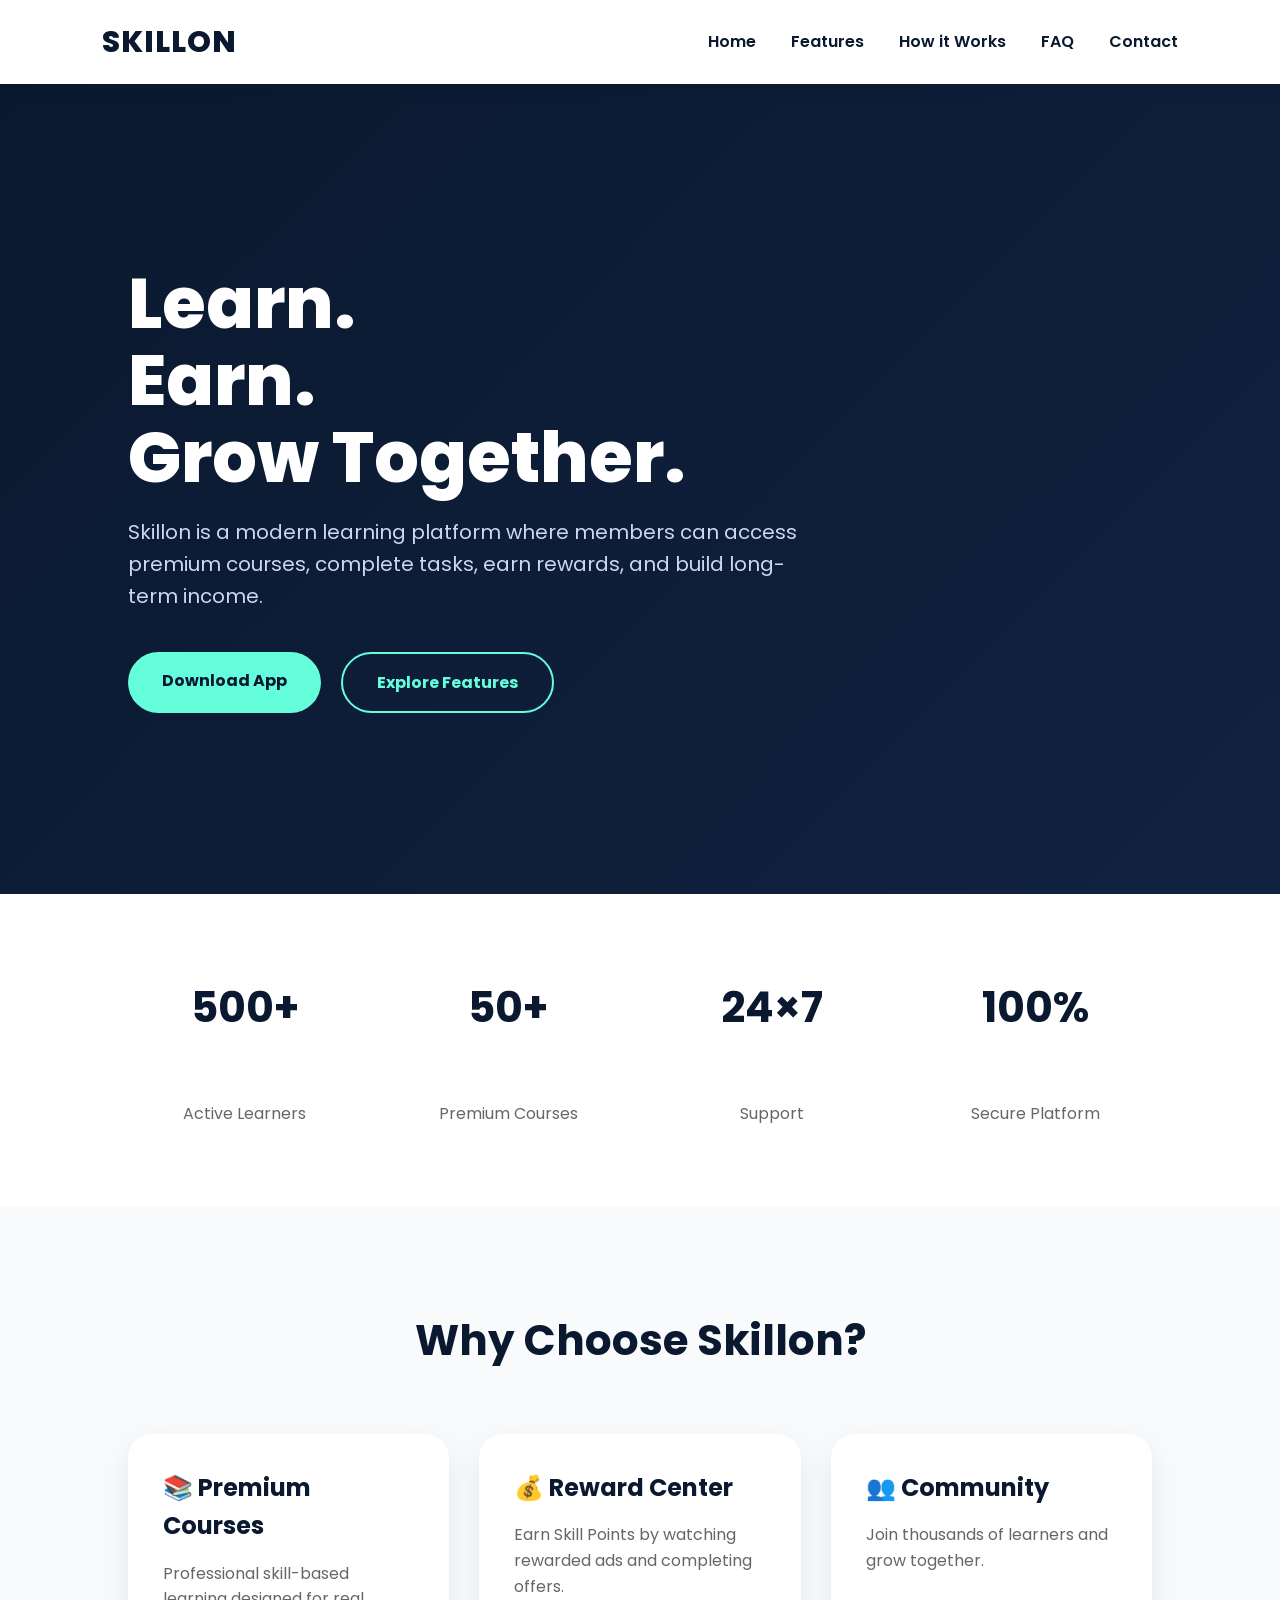
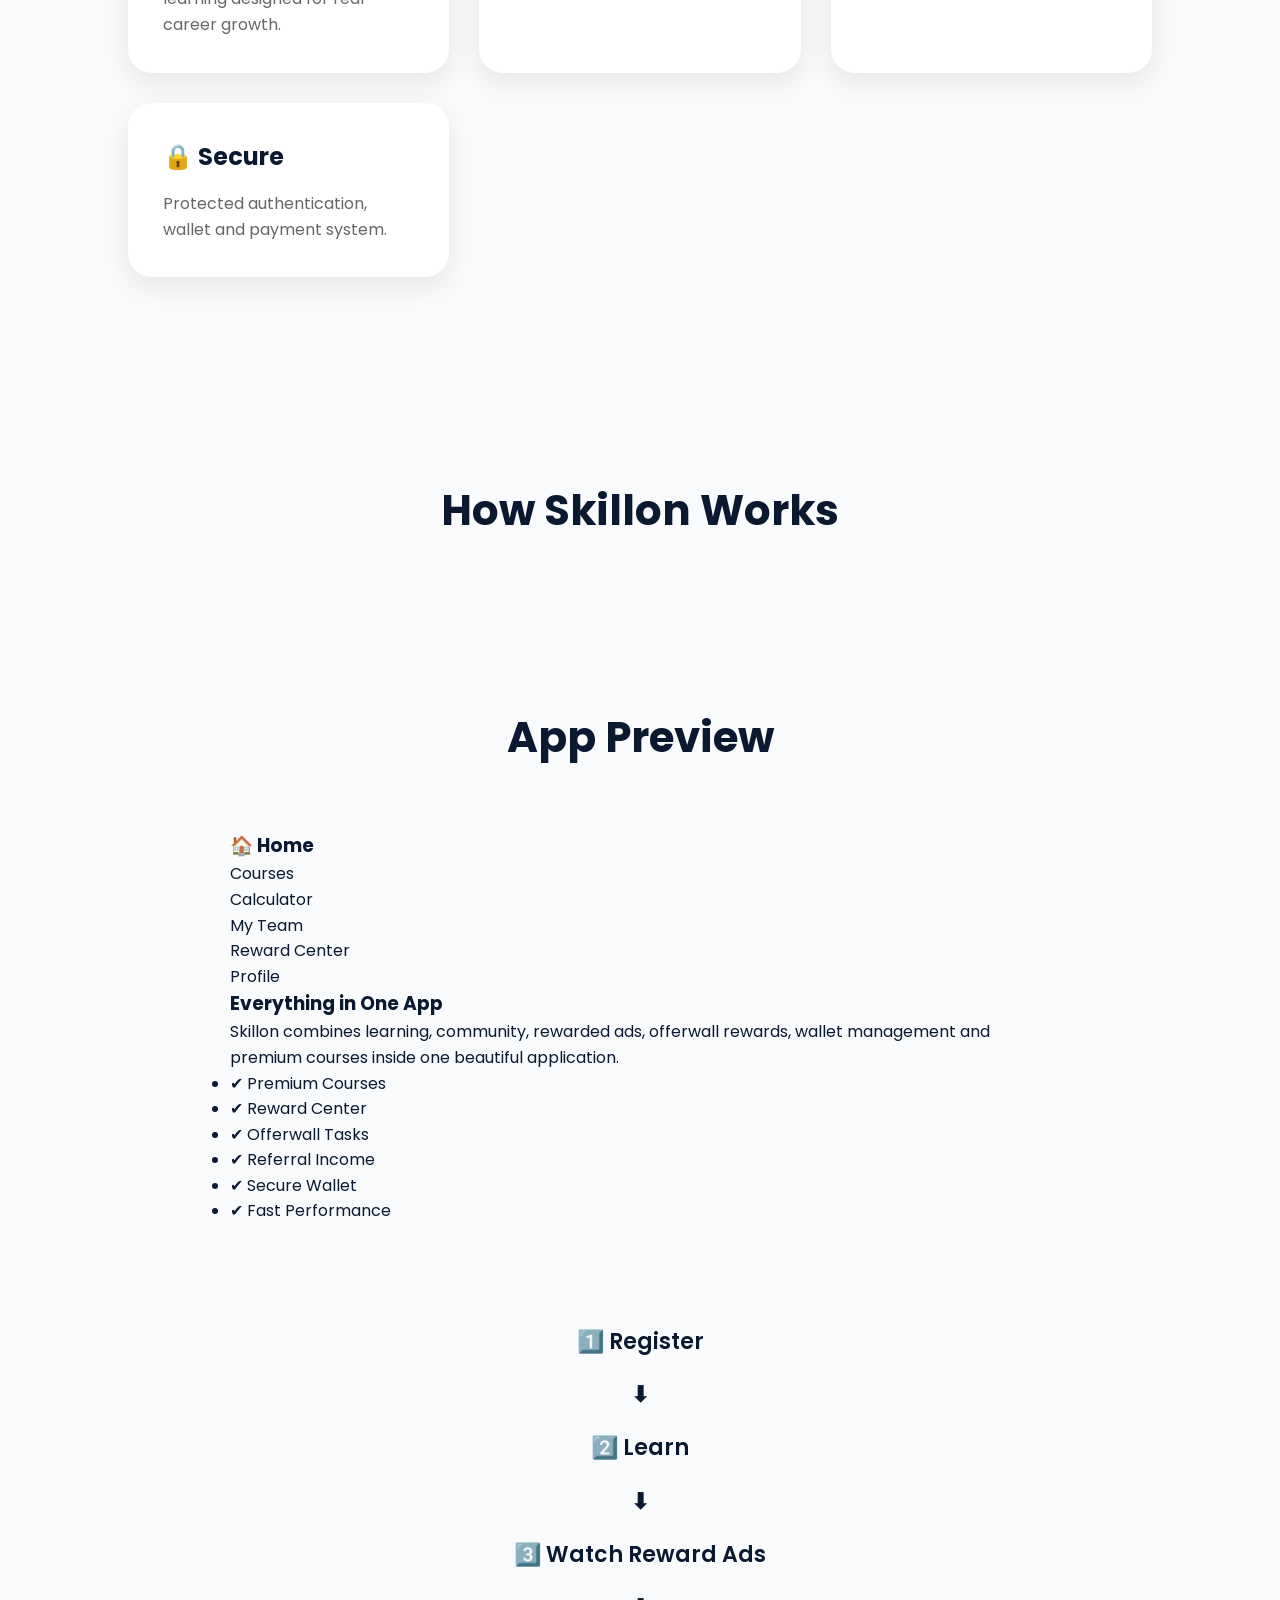
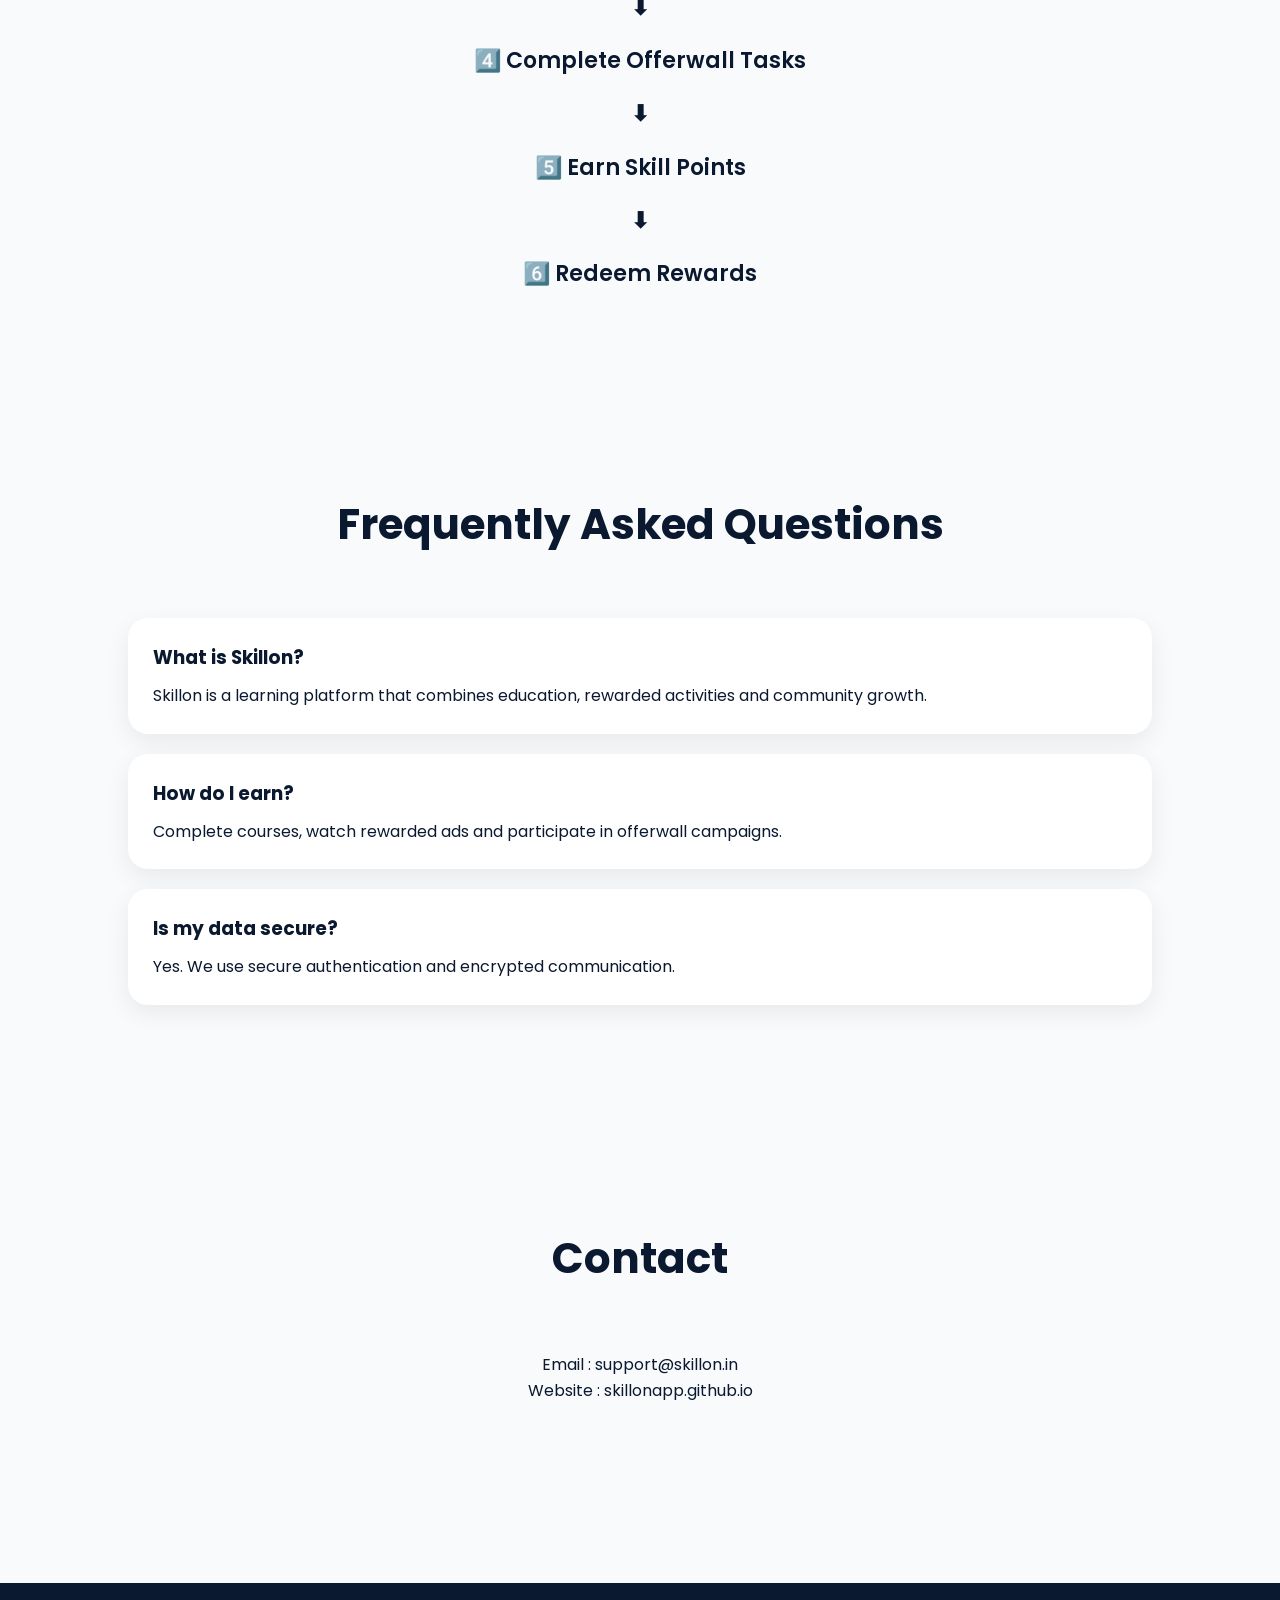
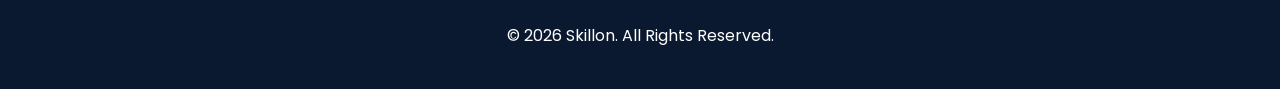
==== index.html @ 36e59df9 "Update index.html" ====
<!DOCTYPE html>
<html lang="en">
<head>
<meta charset="UTF-8">
<meta name="viewport" content="width=device-width, initial-scale=1.0">

<title>Skillon - Learn • Earn • Grow</title>

<link rel="stylesheet" href="css/style.css">

<link href="https://fonts.googleapis.com/css2?family=Poppins:wght@300;400;500;600;700;800&display=swap" rel="stylesheet">
</head>

<body>

<nav>

<div class="logo">
SKILLON
</div>

<ul>

<li><a href="#">Home</a></li>

<li><a href="#features">Features</a></li>

<li><a href="#how">How it Works</a></li>

<li><a href="#faq">FAQ</a></li>

<li><a href="#contact">Contact</a></li>

</ul>

</nav>


<section class="hero">

<h1>
Learn.<br>
Earn.<br>
Grow Together.
</h1>

<p>

Skillon is a modern learning platform where members
can access premium courses, complete tasks,
earn rewards, and build long-term income.

</p>

<div class="buttons">

<a href="#" class="btn">Download App</a>

<a href="#features" class="btn-outline">Explore Features</a>

</div>

</section>


<section class="stats">

<div>

<h2>500+</h2>

<p>Active Learners</p>

</div>

<div>

<h2>50+</h2>

<p>Premium Courses</p>

</div>

<div>

<h2>24×7</h2>

<p>Support</p>

</div>

<div>

<h2>100%</h2>

<p>Secure Platform</p>

</div>

</section>



<section id="features">

<h2>Why Choose Skillon?</h2>

<div class="cards">

<div class="card">

<h3>📚 Premium Courses</h3>

<p>

Professional skill-based learning designed for real career growth.

</p>

</div>

<div class="card">

<h3>💰 Reward Center</h3>

<p>

Earn Skill Points by watching rewarded ads and completing offers.

</p>

</div>

<div class="card">

<h3>👥 Community</h3>

<p>

Join thousands of learners and grow together.

</p>

</div>

<div class="card">

<h3>🔒 Secure</h3>

<p>

Protected authentication, wallet and payment system.

</p>

</div>

</div>

</section>


<section id="how">

<h2>How Skillon Works</h2>
  <section id="preview">

<h2>App Preview</h2>

<div class="preview-grid">

<div class="phone">

<div class="screen">

<h3>🏠 Home</h3>

<p>
Courses<br>
Calculator<br>
My Team<br>
Reward Center<br>
Profile
</p>

</div>

</div>

<div class="preview-text">

<h3>Everything in One App</h3>

<p>

Skillon combines learning, community,
rewarded ads, offerwall rewards,
wallet management and premium courses
inside one beautiful application.

</p>

<ul>

<li>✔ Premium Courses</li>

<li>✔ Reward Center</li>

<li>✔ Offerwall Tasks</li>

<li>✔ Referral Income</li>

<li>✔ Secure Wallet</li>

<li>✔ Fast Performance</li>

</ul>

</div>

</div>

</section>

<div class="timeline">

<div>1️⃣ Register</div>

<div>⬇</div>

<div>2️⃣ Learn</div>

<div>⬇</div>

<div>3️⃣ Watch Reward Ads</div>

<div>⬇</div>

<div>4️⃣ Complete Offerwall Tasks</div>

<div>⬇</div>

<div>5️⃣ Earn Skill Points</div>

<div>⬇</div>

<div>6️⃣ Redeem Rewards</div>

</div>

</section>


<section id="faq">

<h2>Frequently Asked Questions</h2>

<div class="faq">

<h3>What is Skillon?</h3>

<p>

Skillon is a learning platform that combines education,
rewarded activities and community growth.

</p>

</div>

<div class="faq">

<h3>How do I earn?</h3>

<p>

Complete courses, watch rewarded ads and participate in offerwall campaigns.

</p>

</div>

<div class="faq">

<h3>Is my data secure?</h3>

<p>

Yes. We use secure authentication and encrypted communication.

</p>

</div>

</section>


<section id="contact">

<h2>Contact</h2>

<p>Email : support@skillon.in</p>

<p>Website : skillonapp.github.io</p>

</section>


<footer>

<p>

© 2026 Skillon. All Rights Reserved.

</p>

</footer>

<script src="js/script.js"></script>

</body>

</html>
---- css/style.css ----
*{
margin:0;
padding:0;
box-sizing:border-box;
font-family:'Poppins',sans-serif;
}

html{
scroll-behavior:smooth;
}

body{
background:#F8FAFC;
color:#0A192F;
line-height:1.6;
}

nav{
position:sticky;
top:0;
z-index:999;
background:white;
display:flex;
justify-content:space-between;
align-items:center;
padding:18px 8%;
box-shadow:0 2px 20px rgba(0,0,0,.08);
}

.logo{
font-size:30px;
font-weight:800;
color:#0A192F;
letter-spacing:1px;
}

nav ul{
display:flex;
list-style:none;
gap:35px;
}

nav a{
text-decoration:none;
color:#0A192F;
font-weight:600;
transition:.3s;
}

nav a:hover{
color:#64FFDA;
}

.hero{
min-height:90vh;
display:flex;
flex-direction:column;
justify-content:center;
padding:0 10%;
background:linear-gradient(135deg,#0A192F,#112240);
color:white;
}

.hero h1{
font-size:70px;
font-weight:800;
line-height:1.1;
margin-bottom:20px;
}

.hero p{
font-size:20px;
max-width:700px;
color:#CCD6F6;
margin-bottom:40px;
}

.buttons{
display:flex;
gap:20px;
flex-wrap:wrap;
}

.btn{
background:#64FFDA;
color:#0A192F;
padding:16px 34px;
border-radius:50px;
text-decoration:none;
font-weight:700;
transition:.3s;
}

.btn:hover{
transform:translateY(-4px);
box-shadow:0 10px 30px rgba(100,255,218,.4);
}

.btn-outline{
border:2px solid #64FFDA;
padding:16px 34px;
border-radius:50px;
color:#64FFDA;
text-decoration:none;
font-weight:700;
transition:.3s;
}

.btn-outline:hover{
background:#64FFDA;
color:#0A192F;
}

.stats{
padding:80px 10%;
display:grid;
grid-template-columns:repeat(auto-fit,minmax(180px,1fr));
gap:30px;
text-align:center;
background:white;
}

.stats h2{
font-size:42px;
color:#0A192F;
}

.stats p{
color:#666;
}

section{
padding:100px 10%;
}

section h2{
text-align:center;
font-size:42px;
margin-bottom:60px;
color:#0A192F;
}

.cards{
display:grid;
grid-template-columns:repeat(auto-fit,minmax(260px,1fr));
gap:30px;
}

.card{
background:white;
padding:35px;
border-radius:24px;
box-shadow:0 10px 30px rgba(0,0,0,.08);
transition:.35s;
}

.card:hover{
transform:translateY(-10px);
}

.card h3{
margin-bottom:15px;
font-size:24px;
}

.card p{
color:#666;
}

.timeline{
display:flex;
flex-direction:column;
gap:18px;
align-items:center;
font-size:22px;
font-weight:600;
}

.faq{
background:white;
padding:25px;
margin-bottom:20px;
border-radius:20px;
box-shadow:0 8px 25px rgba(0,0,0,.07);
}

.faq h3{
margin-bottom:10px;
}

#contact{
text-align:center;
}

footer{
background:#0A192F;
color:white;
padding:40px;
text-align:center;
margin-top:80px;
}

@media(max-width:768px){

.hero h1{
font-size:46px;
}

.hero p{
font-size:17px;
}

nav{
flex-direction:column;
gap:15px;
}

nav ul{
gap:18px;
flex-wrap:wrap;
justify-content:center;
}

section{
padding:70px 8%;
}

}
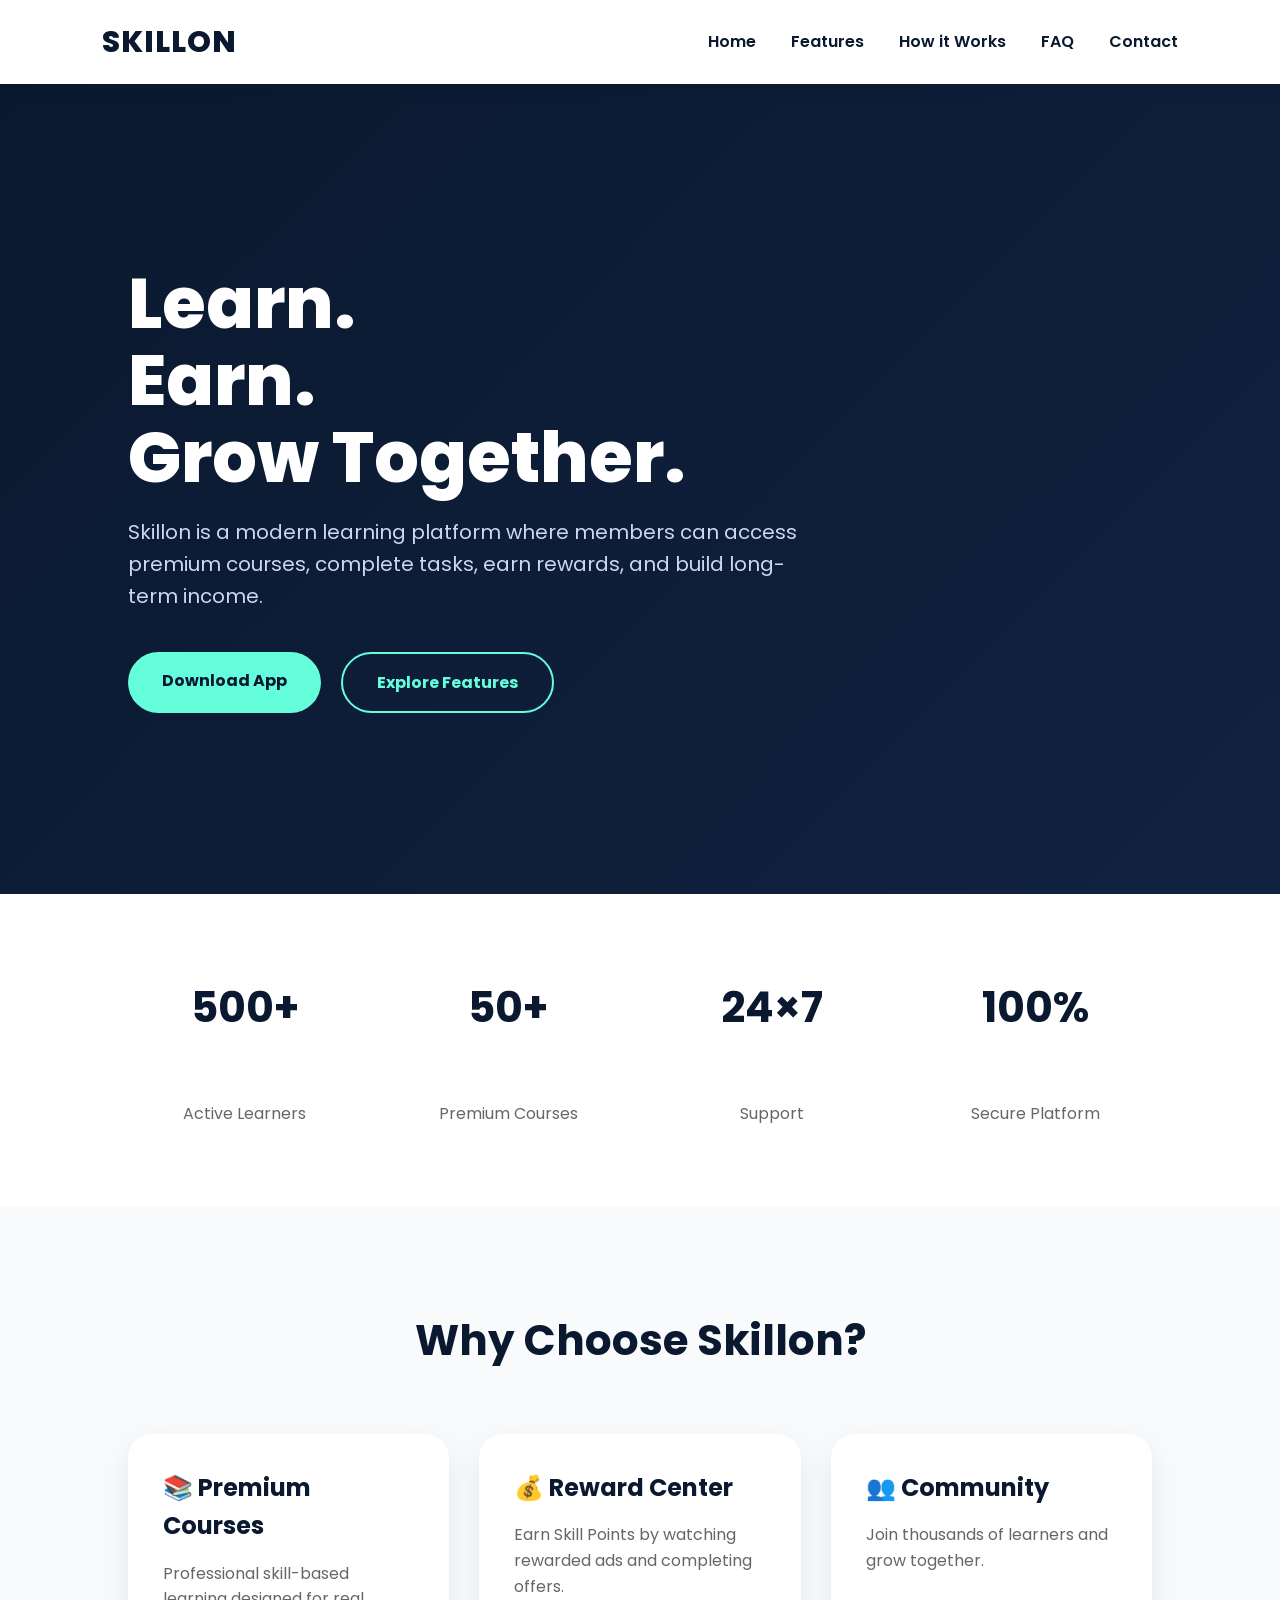
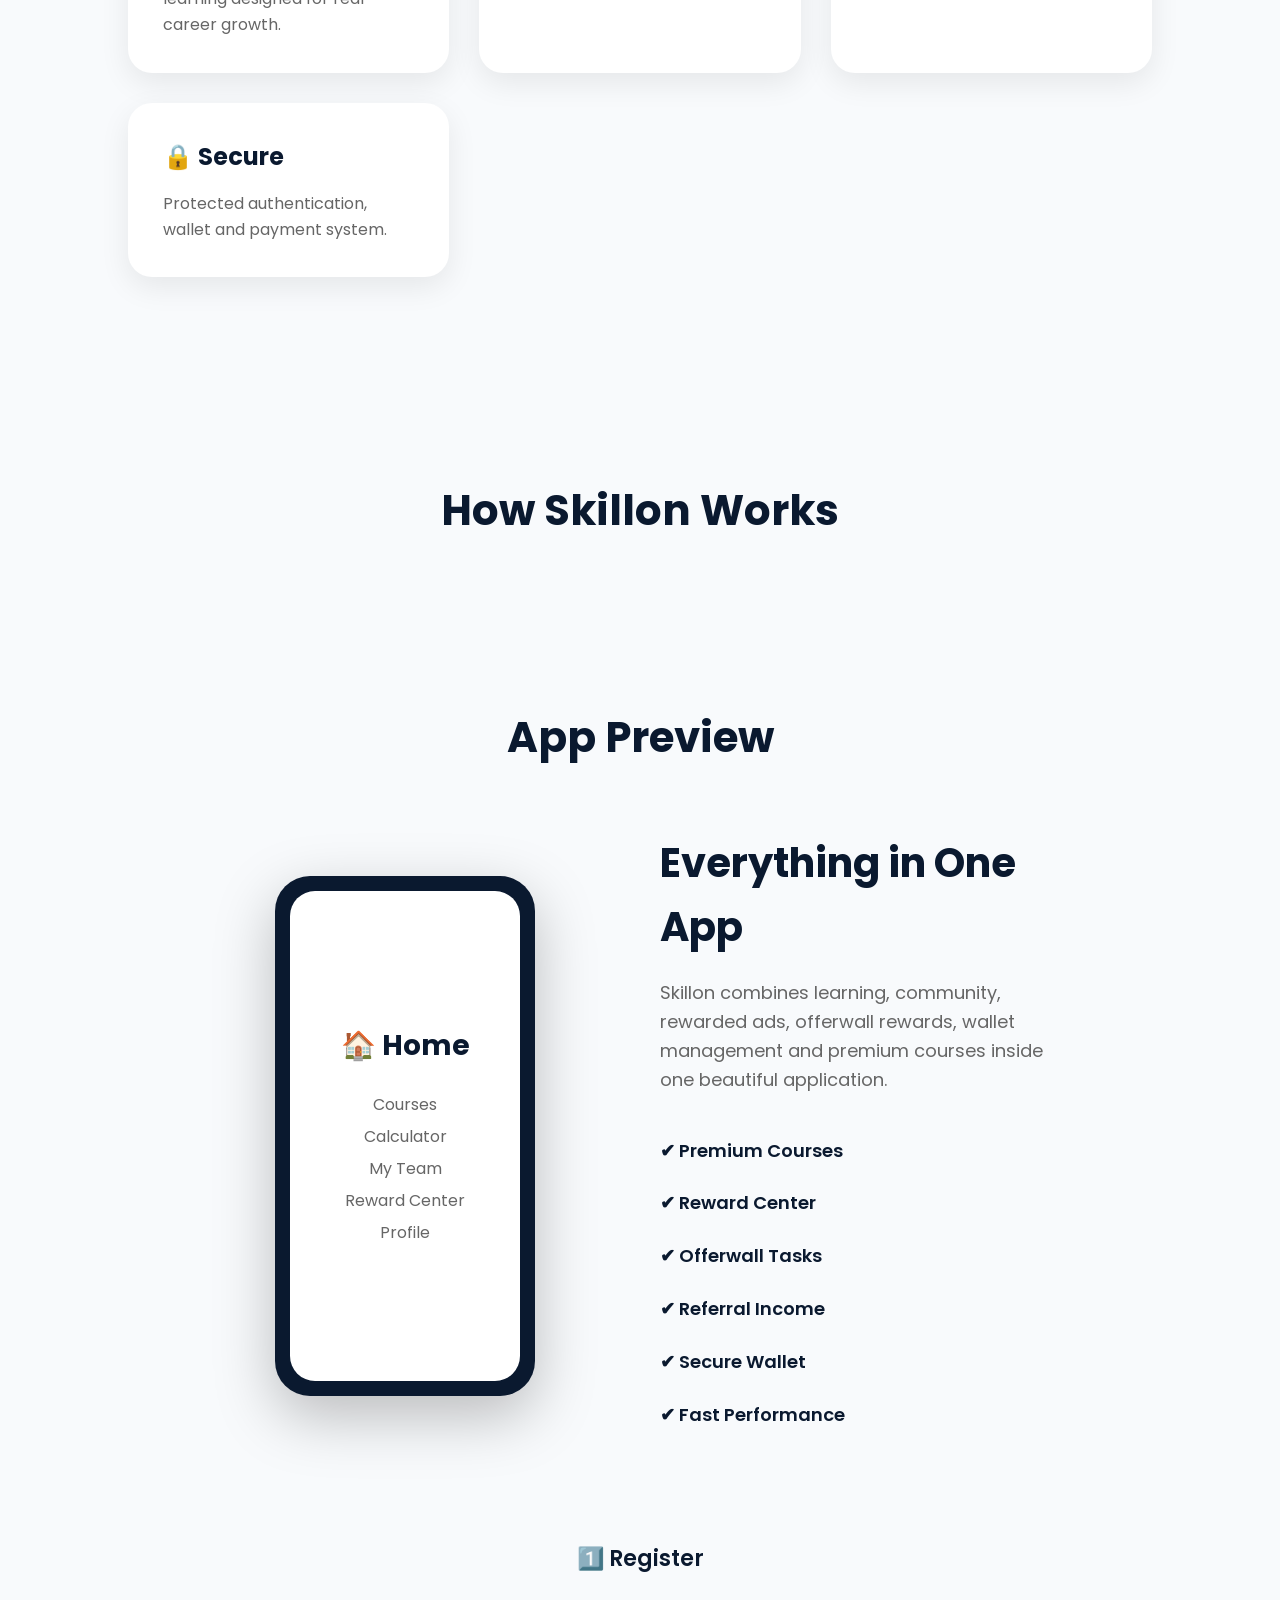
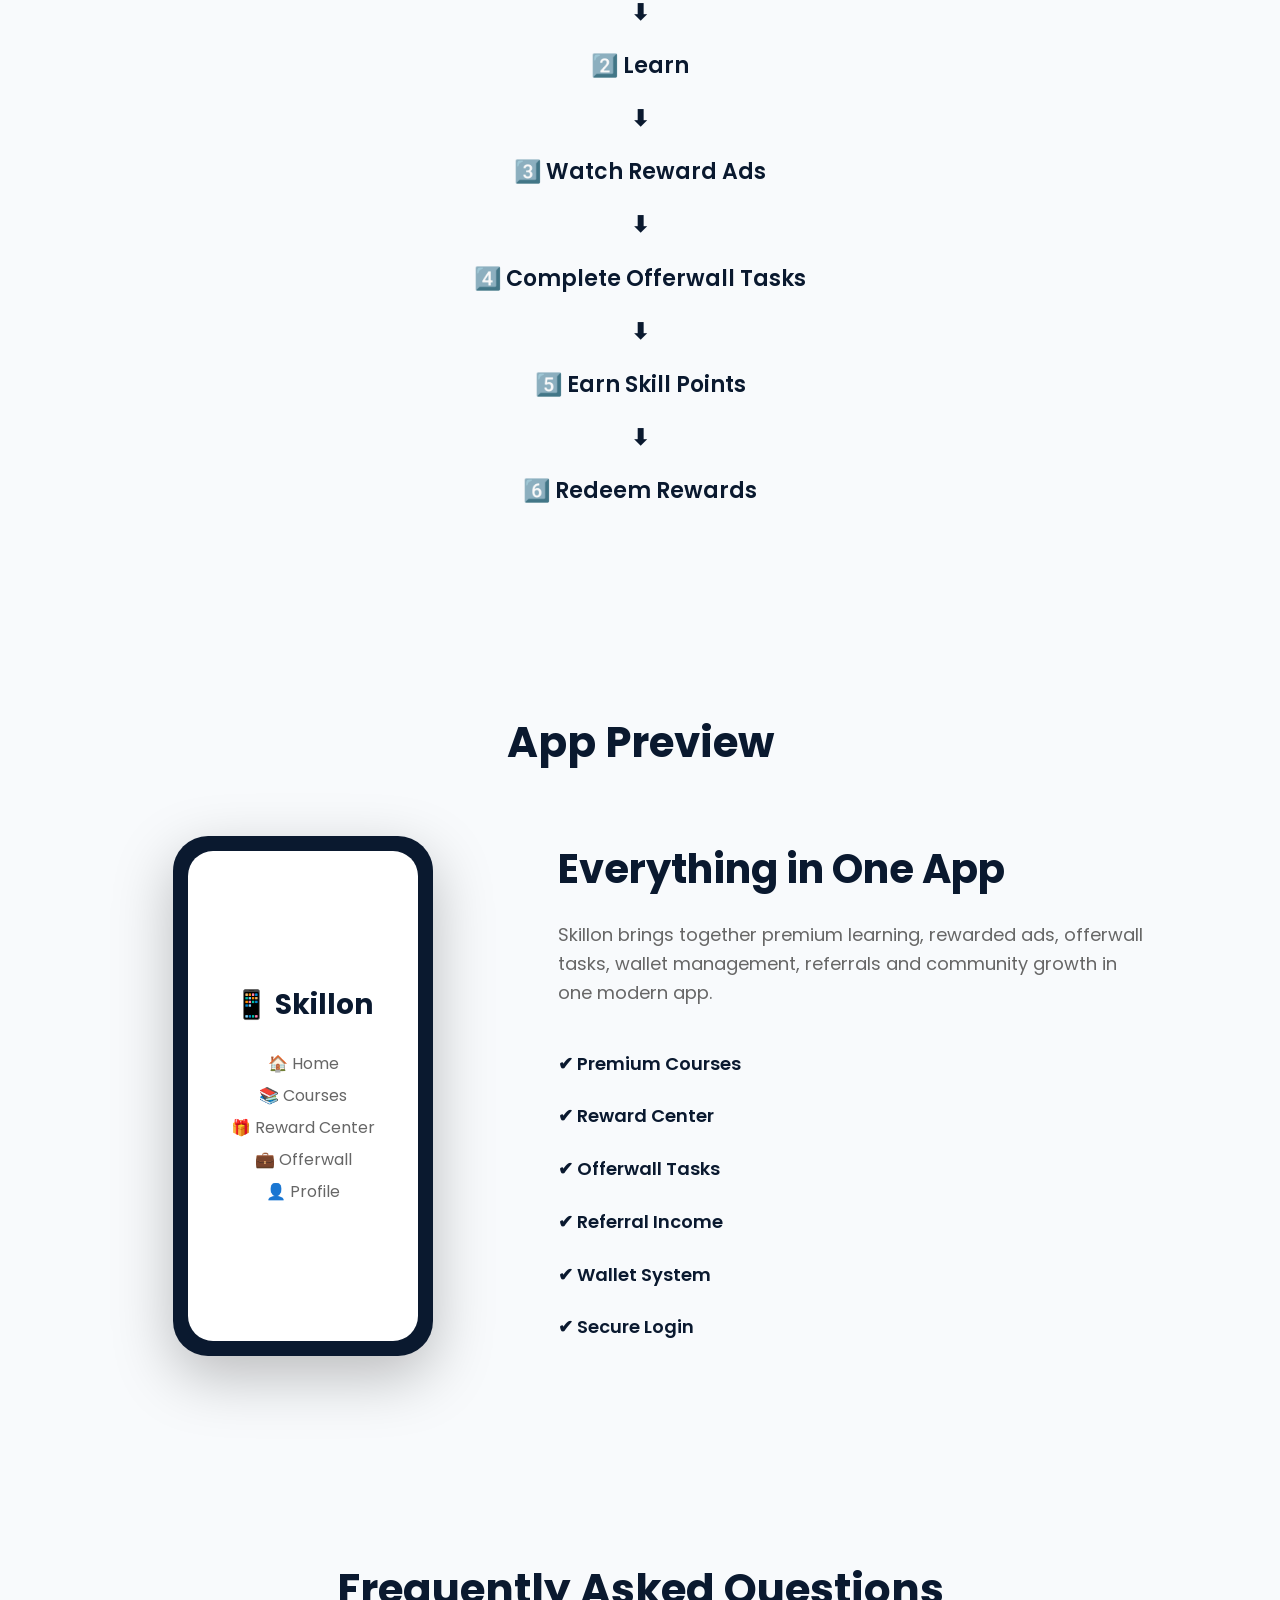
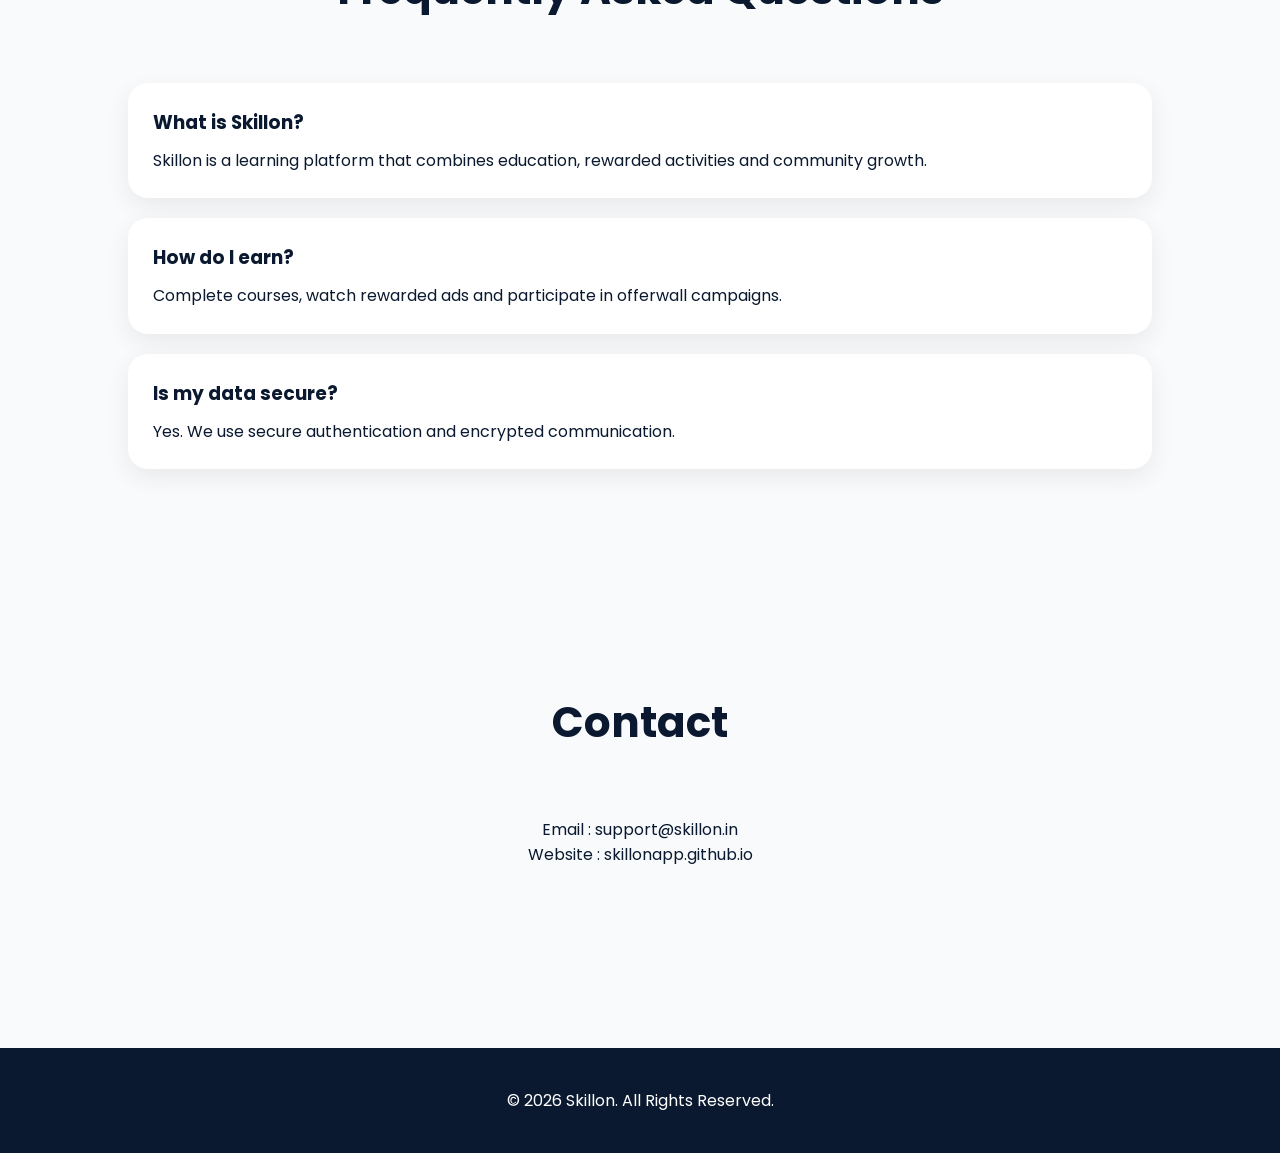
==== commit bb72922c: "Update index.html" ====
--- a/index.html
+++ b/index.html
@@ -250,6 +250,65 @@
 
 </section>
 
+  <section id="preview">
+
+<h2>App Preview</h2>
+
+<div class="preview-grid">
+
+<div class="phone">
+
+<div class="screen">
+
+<h3>📱 Skillon</h3>
+
+<p>
+
+🏠 Home<br>
+📚 Courses<br>
+🎁 Reward Center<br>
+💼 Offerwall<br>
+👤 Profile
+
+</p>
+
+</div>
+
+</div>
+
+<div class="preview-text">
+
+<h3>Everything in One App</h3>
+
+<p>
+
+Skillon brings together premium learning,
+rewarded ads, offerwall tasks, wallet management,
+referrals and community growth in one modern app.
+
+</p>
+
+<ul>
+
+<li>✔ Premium Courses</li>
+
+<li>✔ Reward Center</li>
+
+<li>✔ Offerwall Tasks</li>
+
+<li>✔ Referral Income</li>
+
+<li>✔ Wallet System</li>
+
+<li>✔ Secure Login</li>
+
+</ul>
+
+</div>
+
+</div>
+
+</section>
 
 <section id="faq">
 
--- a/css/style.css
+++ b/css/style.css
@@ -226,3 +226,84 @@
 }
 
 }
+
+
+/* ===========================
+   APP PREVIEW SECTION
+=========================== */
+
+.preview-grid{
+display:grid;
+grid-template-columns:350px 1fr;
+gap:80px;
+align-items:center;
+}
+
+.phone{
+width:260px;
+height:520px;
+background:#0A192F;
+margin:auto;
+border-radius:35px;
+padding:15px;
+box-shadow:0 20px 60px rgba(0,0,0,.25);
+}
+
+.screen{
+background:white;
+height:100%;
+border-radius:25px;
+padding:30px;
+display:flex;
+flex-direction:column;
+justify-content:center;
+align-items:center;
+text-align:center;
+}
+
+.screen h3{
+font-size:28px;
+margin-bottom:20px;
+color:#0A192F;
+}
+
+.screen p{
+line-height:2;
+color:#666;
+}
+
+.preview-text h3{
+font-size:40px;
+margin-bottom:20px;
+color:#0A192F;
+}
+
+.preview-text p{
+font-size:18px;
+margin-bottom:30px;
+color:#666;
+}
+
+.preview-text ul{
+list-style:none;
+padding:0;
+}
+
+.preview-text li{
+padding:12px 0;
+font-size:18px;
+font-weight:600;
+}
+
+@media(max-width:900px){
+
+.preview-grid{
+grid-template-columns:1fr;
+text-align:center;
+}
+
+.preview-text{
+margin-top:40px;
+}
+
+}
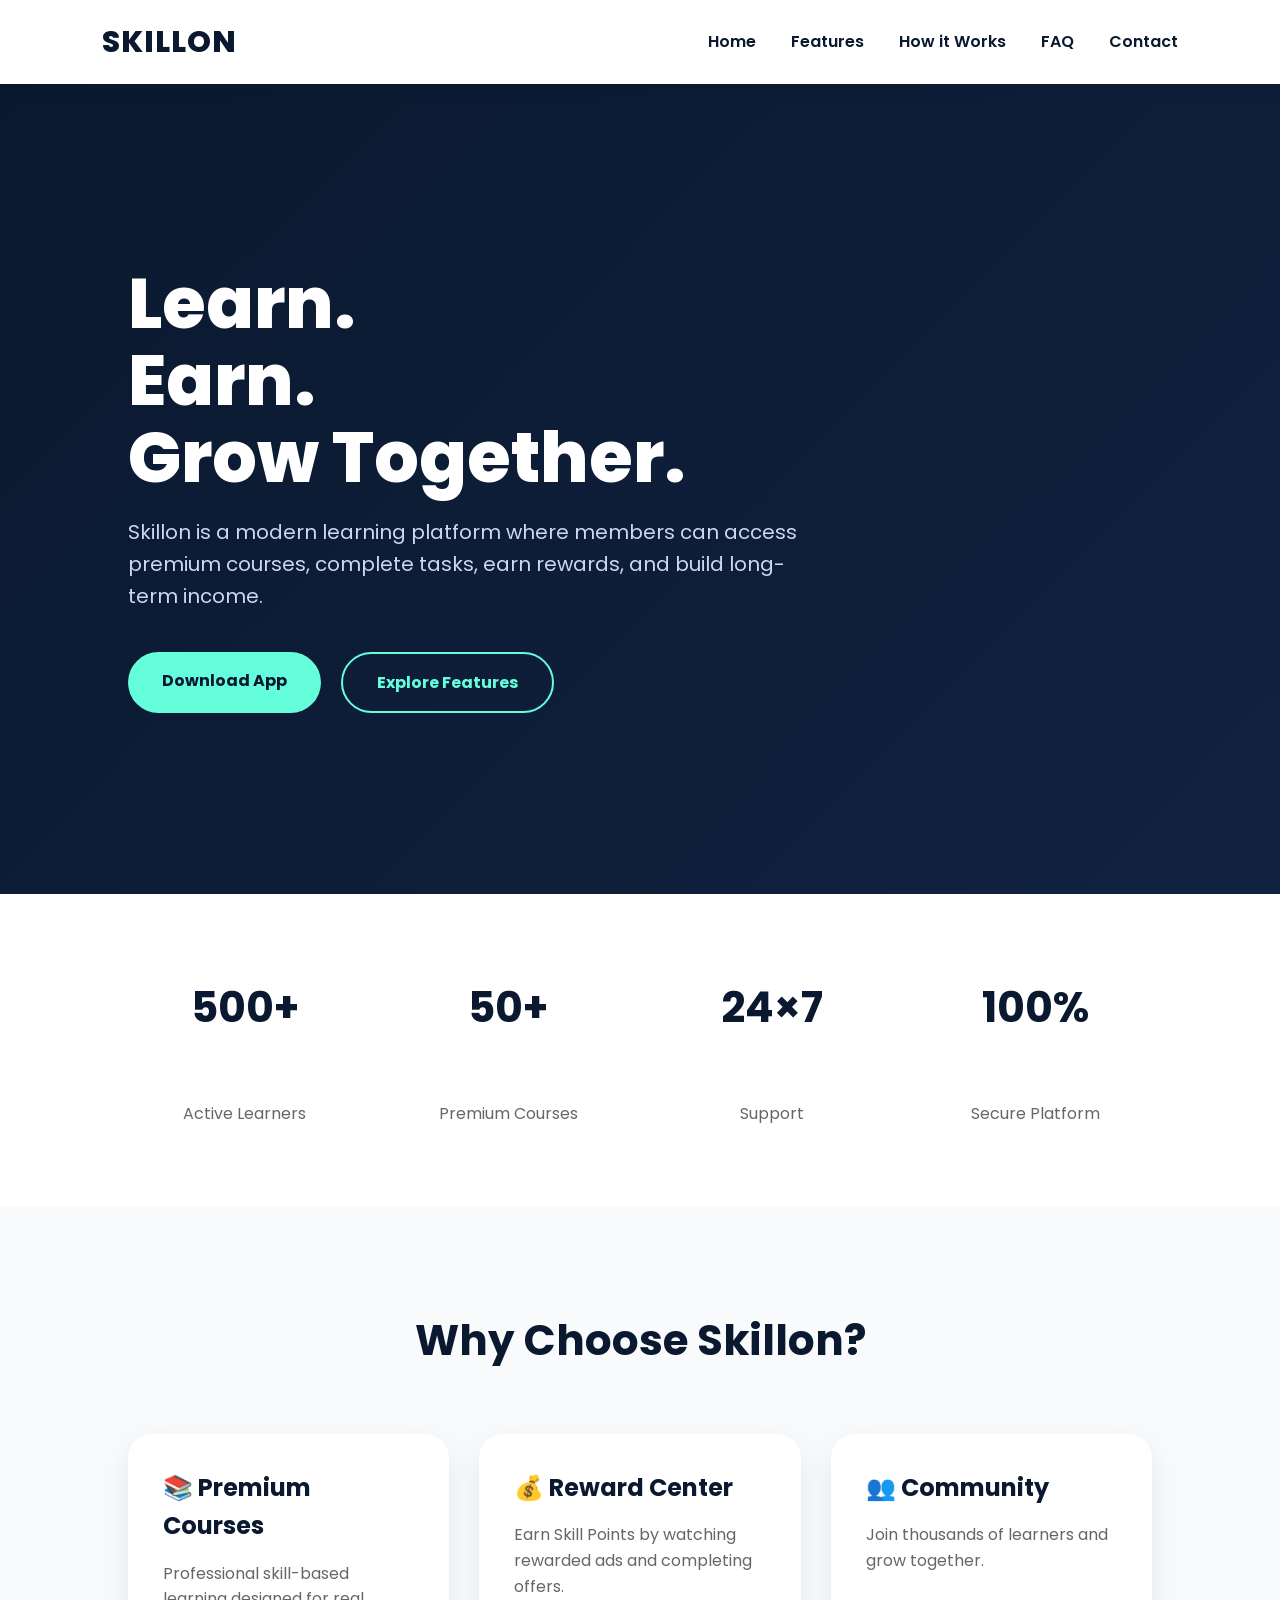
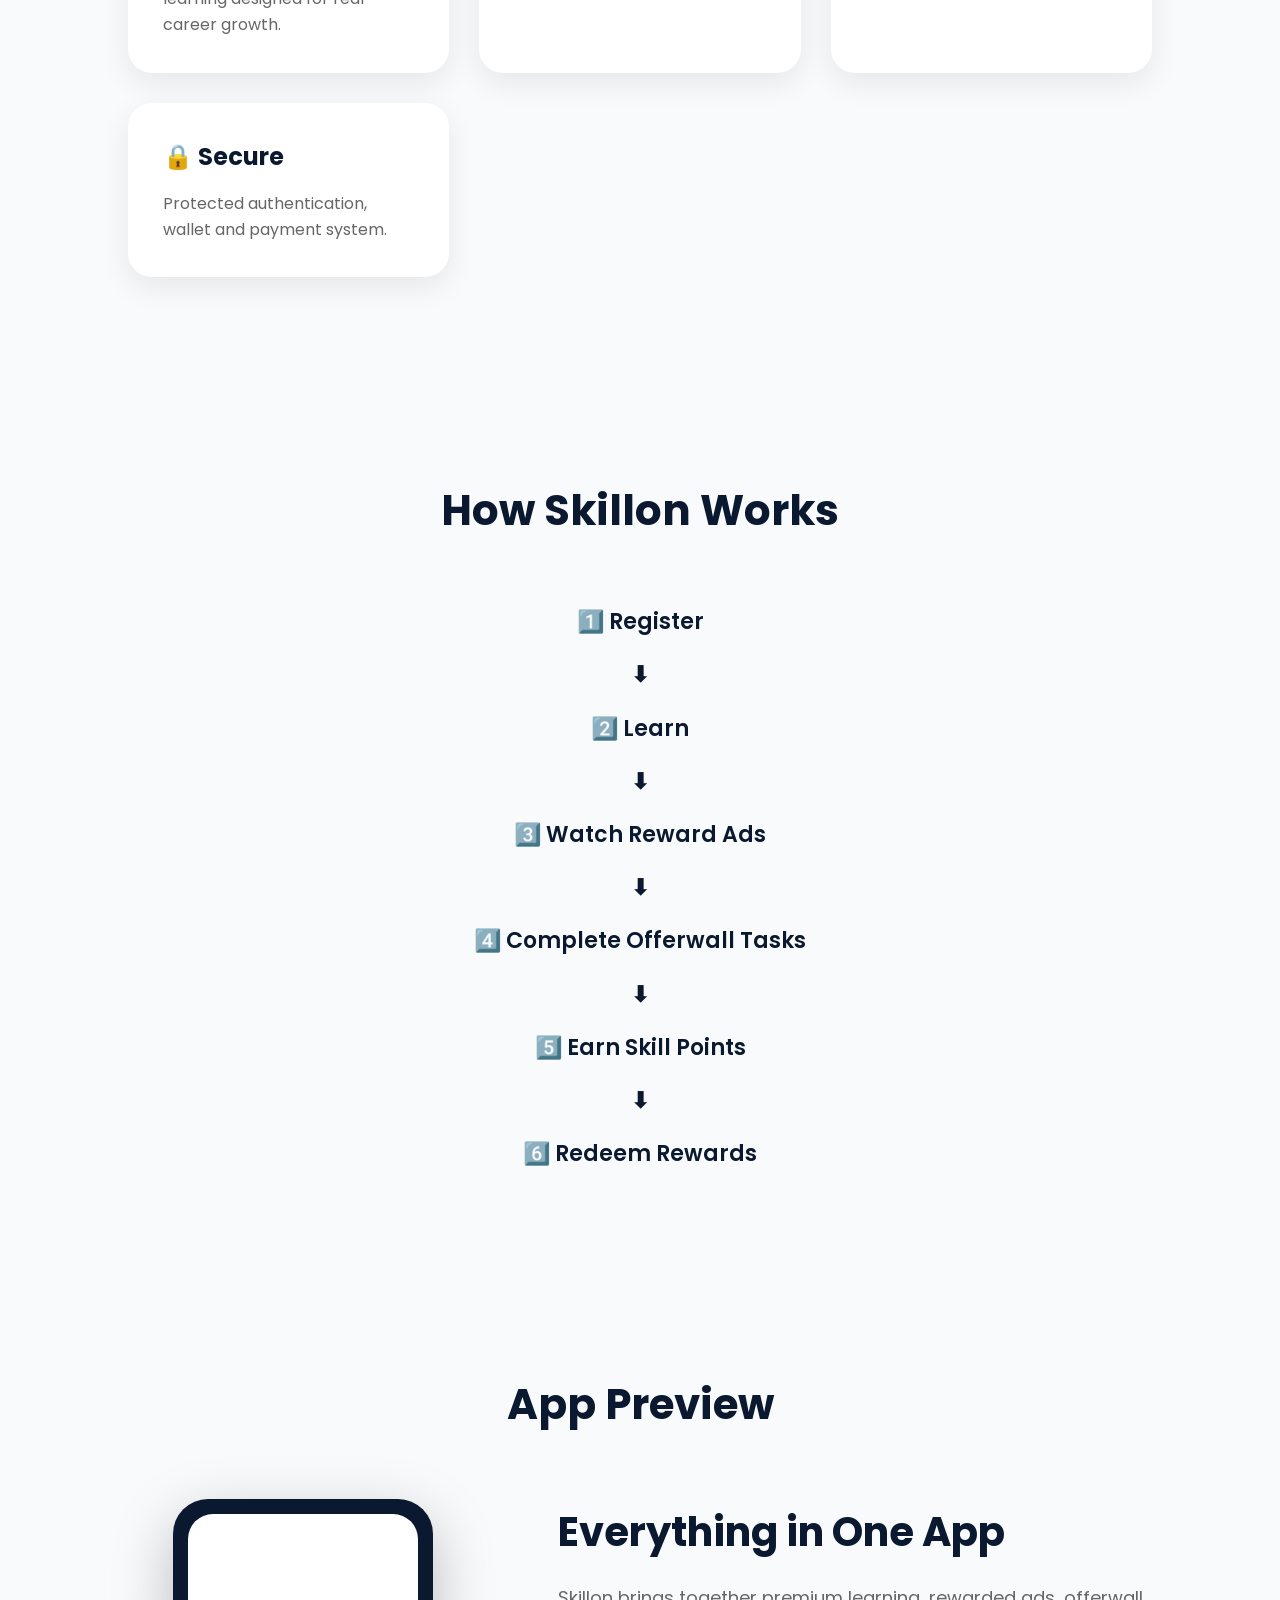
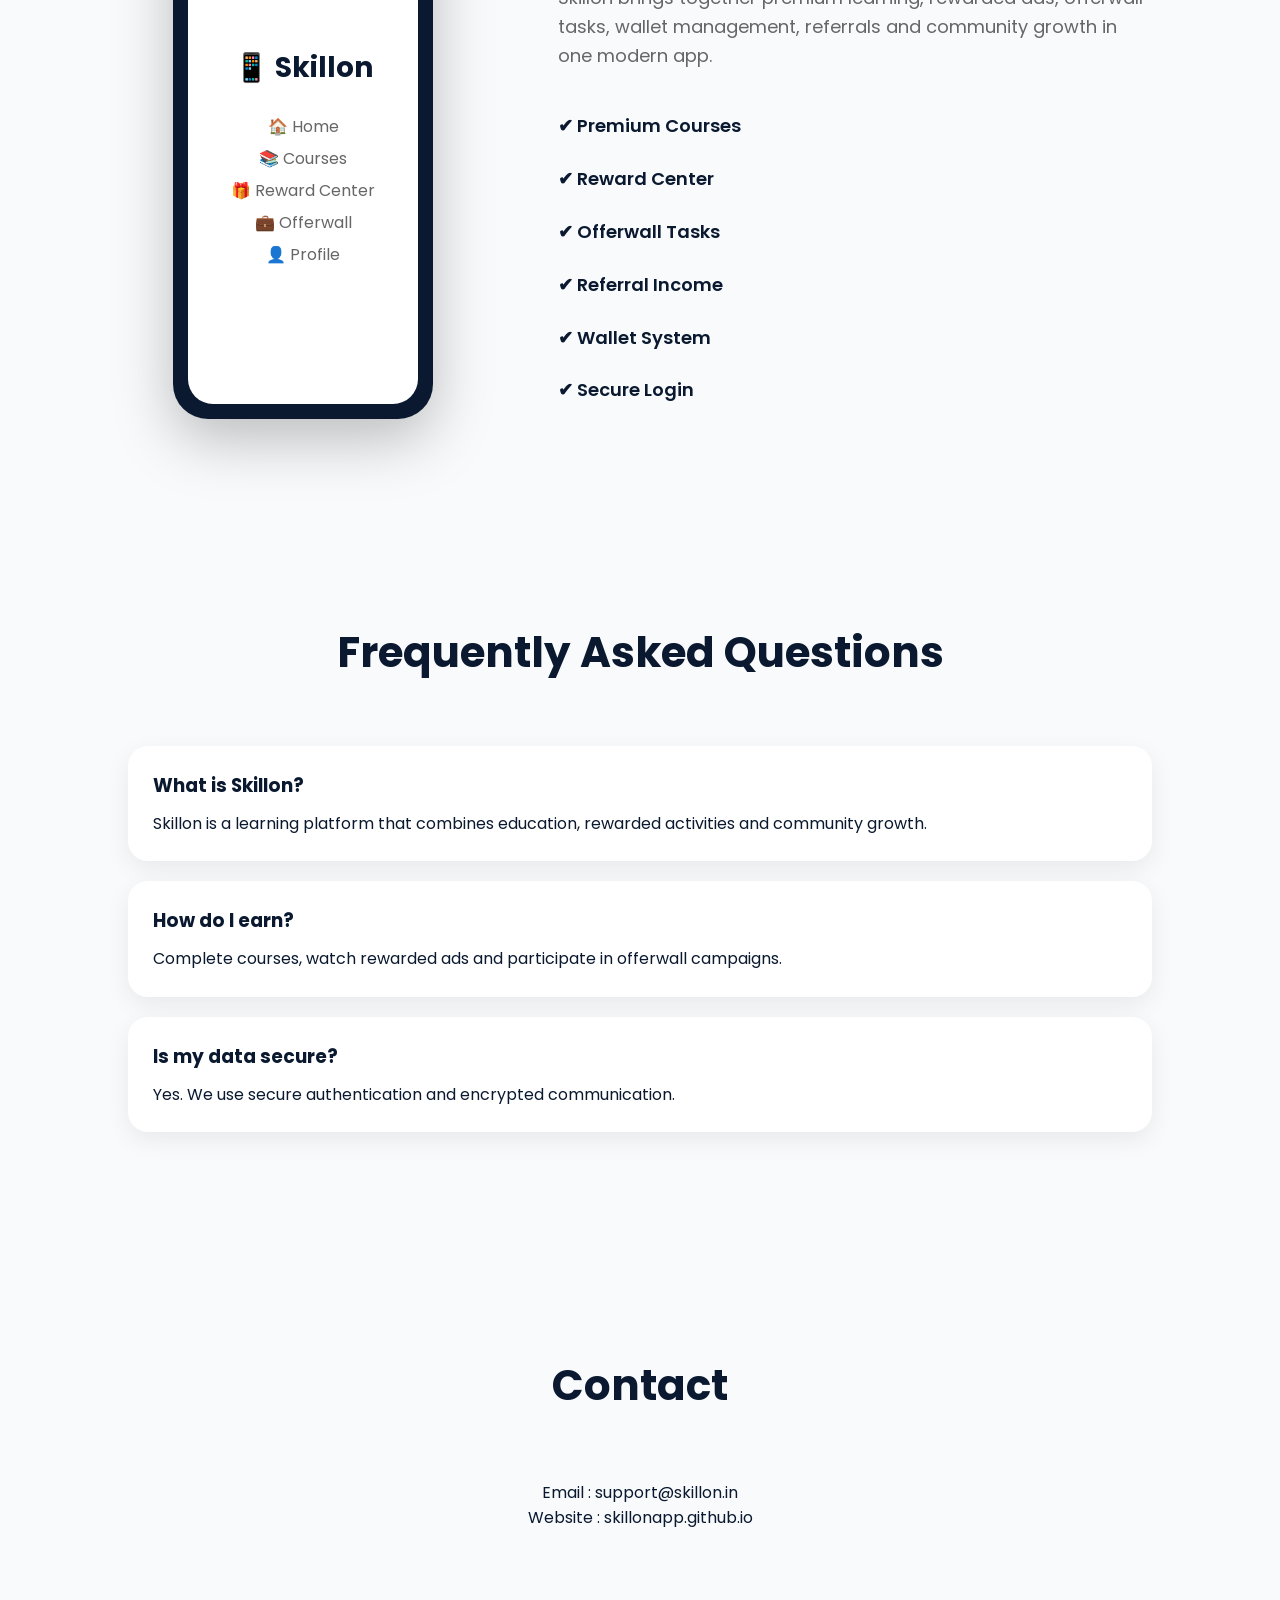
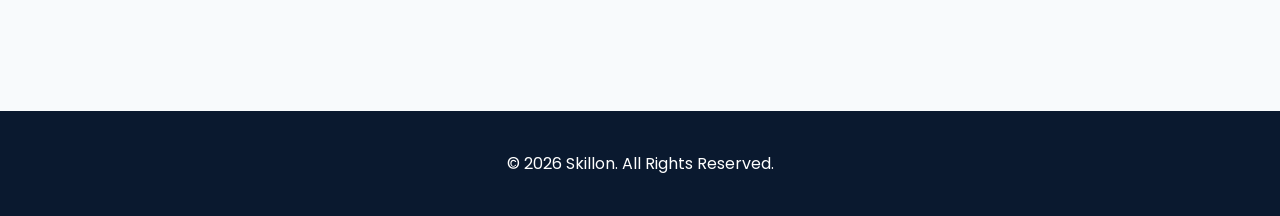
==== commit f1e71371: "Update index.html" ====
--- a/index.html
+++ b/index.html
@@ -163,65 +163,7 @@
 <section id="how">
 
 <h2>How Skillon Works</h2>
-  <section id="preview">
-
-<h2>App Preview</h2>
-
-<div class="preview-grid">
-
-<div class="phone">
-
-<div class="screen">
-
-<h3>🏠 Home</h3>
-
-<p>
-Courses<br>
-Calculator<br>
-My Team<br>
-Reward Center<br>
-Profile
-</p>
-
-</div>
-
-</div>
-
-<div class="preview-text">
-
-<h3>Everything in One App</h3>
-
-<p>
-
-Skillon combines learning, community,
-rewarded ads, offerwall rewards,
-wallet management and premium courses
-inside one beautiful application.
-
-</p>
-
-<ul>
-
-<li>✔ Premium Courses</li>
-
-<li>✔ Reward Center</li>
-
-<li>✔ Offerwall Tasks</li>
-
-<li>✔ Referral Income</li>
-
-<li>✔ Secure Wallet</li>
-
-<li>✔ Fast Performance</li>
-
-</ul>
-
-</div>
-
-</div>
-
-</section>
-
+    
 <div class="timeline">
 
 <div>1️⃣ Register</div>
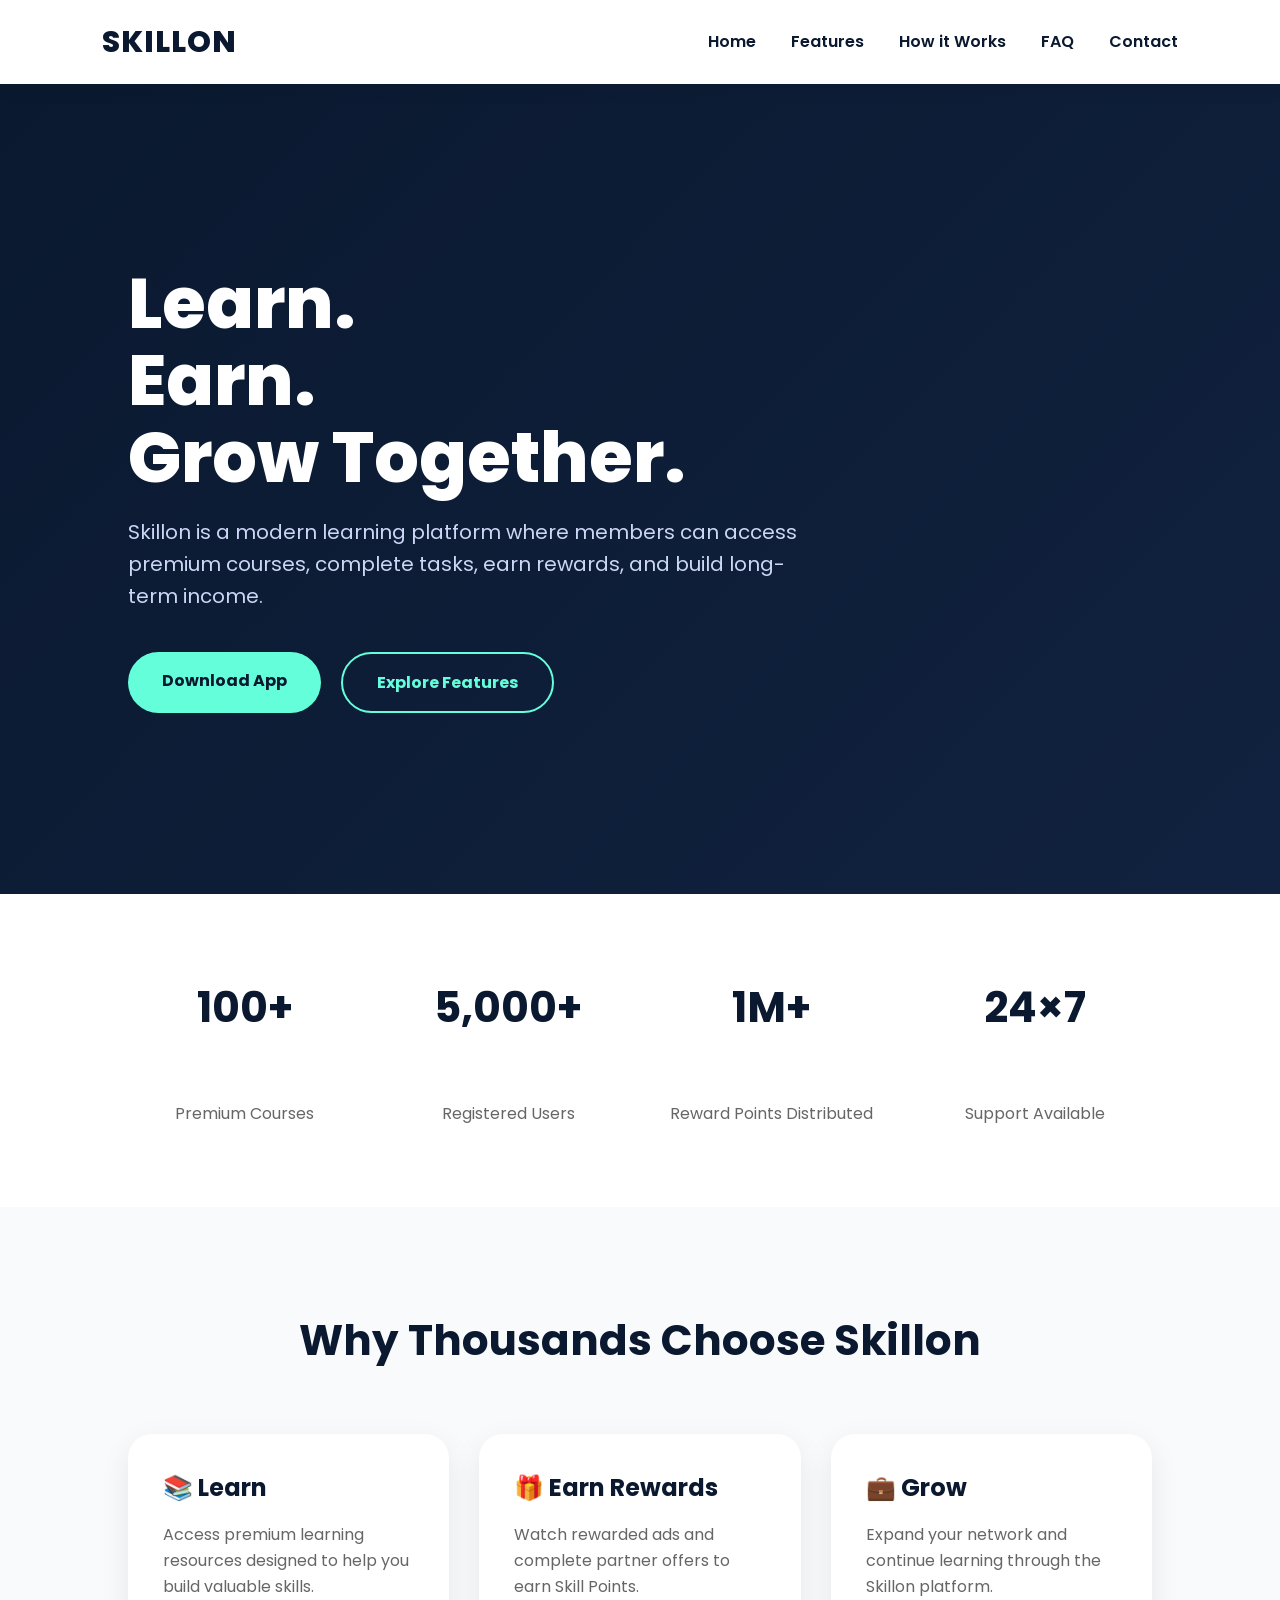
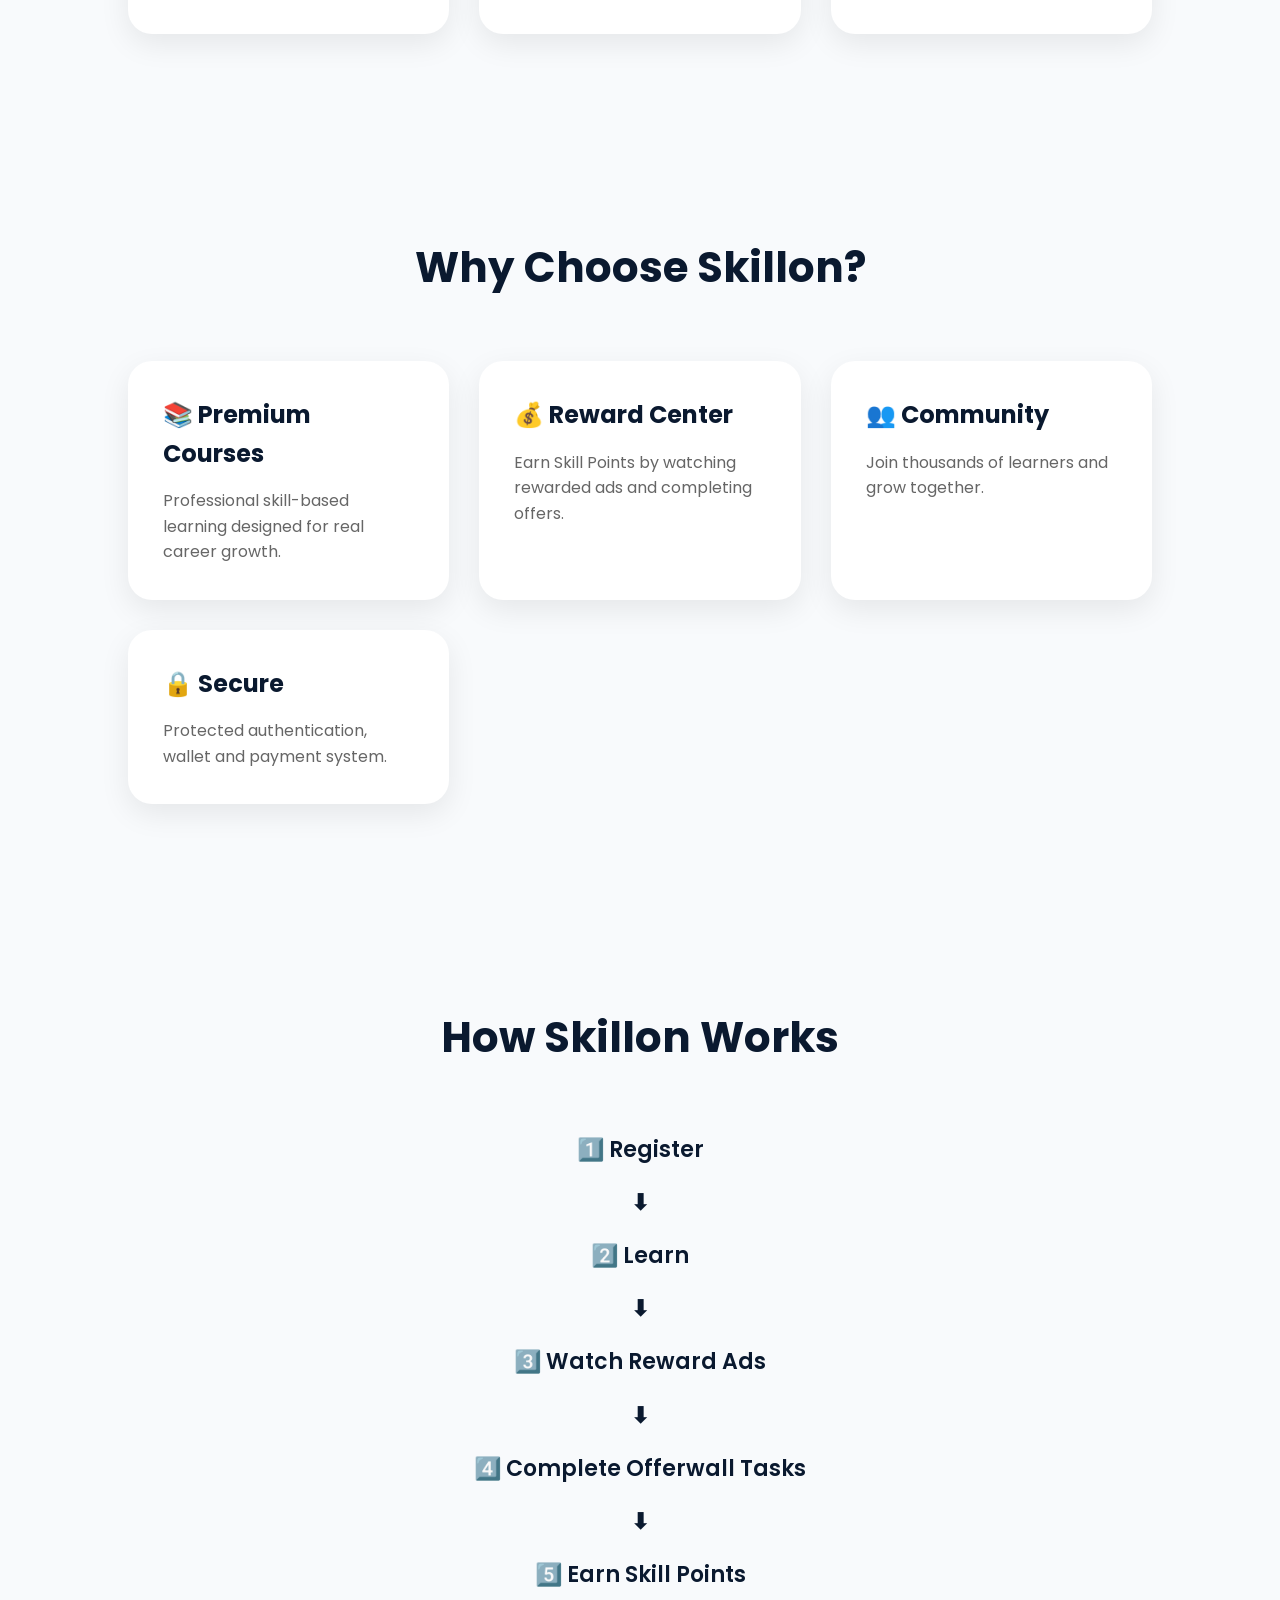
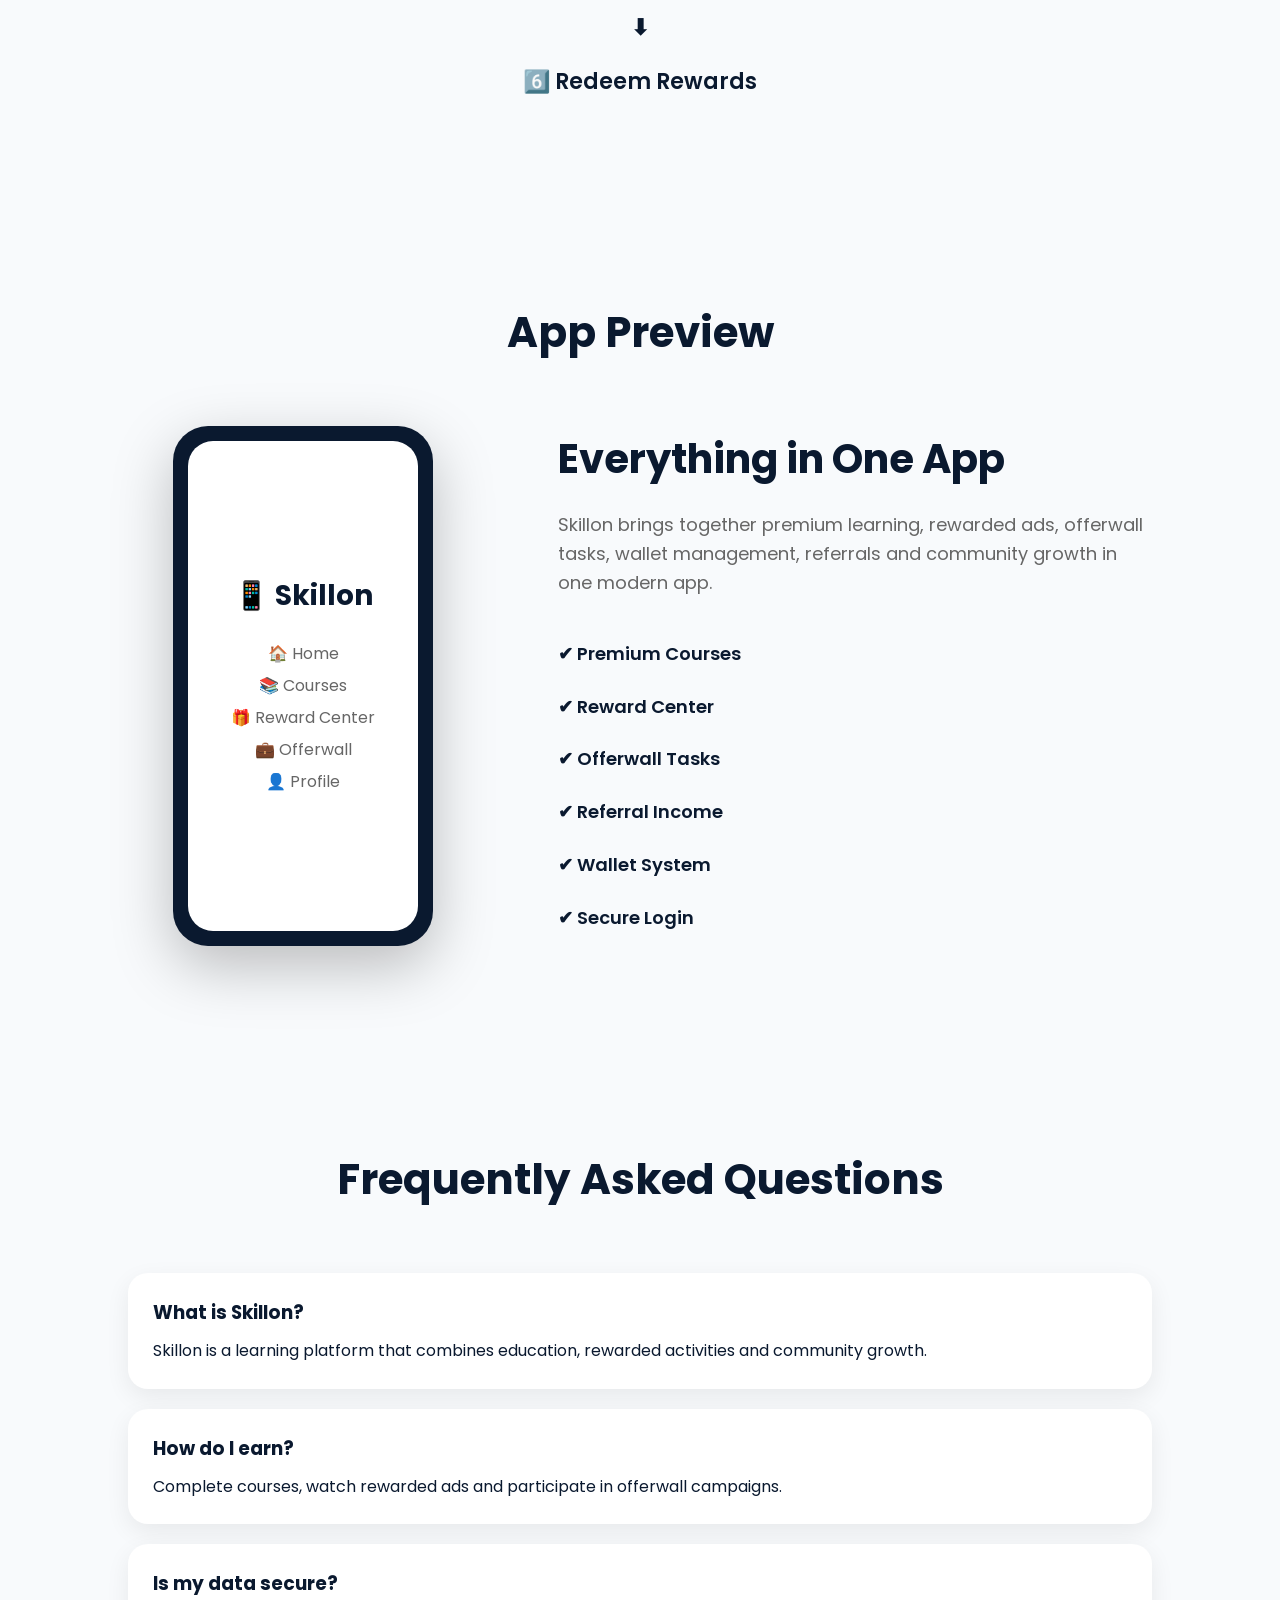
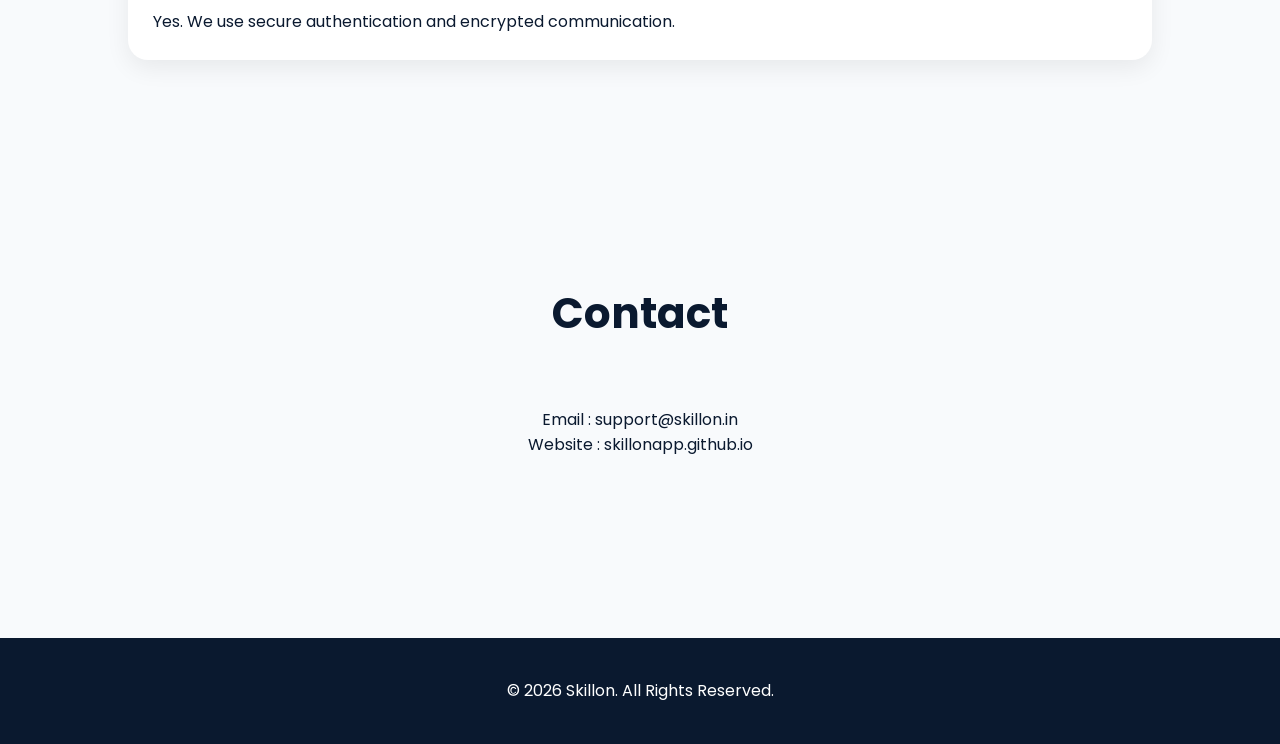
==== commit 1332c918: "Update index.html" ====
--- a/index.html
+++ b/index.html
@@ -66,40 +66,66 @@
 <section class="stats">
 
 <div>
-
-<h2>500+</h2>
-
-<p>Active Learners</p>
-
+<h2>100+</h2>
+<p>Premium Courses</p>
 </div>
 
 <div>
-
-<h2>50+</h2>
-
-<p>Premium Courses</p>
-
+<h2>5,000+</h2>
+<p>Registered Users</p>
 </div>
 
 <div>
-
+<h2>1M+</h2>
+<p>Reward Points Distributed</p>
+</div>
+
+<div>
 <h2>24×7</h2>
-
-<p>Support</p>
-
-</div>
-
-<div>
-
-<h2>100%</h2>
-
-<p>Secure Platform</p>
-
-</div>
-
-</section>
-
-
+<p>Support Available</p>
+</div>
+
+</section>
+
+<section class="why">
+
+<h2>Why Thousands Choose Skillon</h2>
+
+<div class="cards">
+
+<div class="card">
+
+<h3>📚 Learn</h3>
+
+<p>
+Access premium learning resources designed to help you build valuable skills.
+</p>
+
+</div>
+
+<div class="card">
+
+<h3>🎁 Earn Rewards</h3>
+
+<p>
+Watch rewarded ads and complete partner offers to earn Skill Points.
+</p>
+
+</div>
+
+<div class="card">
+
+<h3>💼 Grow</h3>
+
+<p>
+Expand your network and continue learning through the Skillon platform.
+</p>
+
+</div>
+
+</div>
+
+</section>
 
 <section id="features">
 
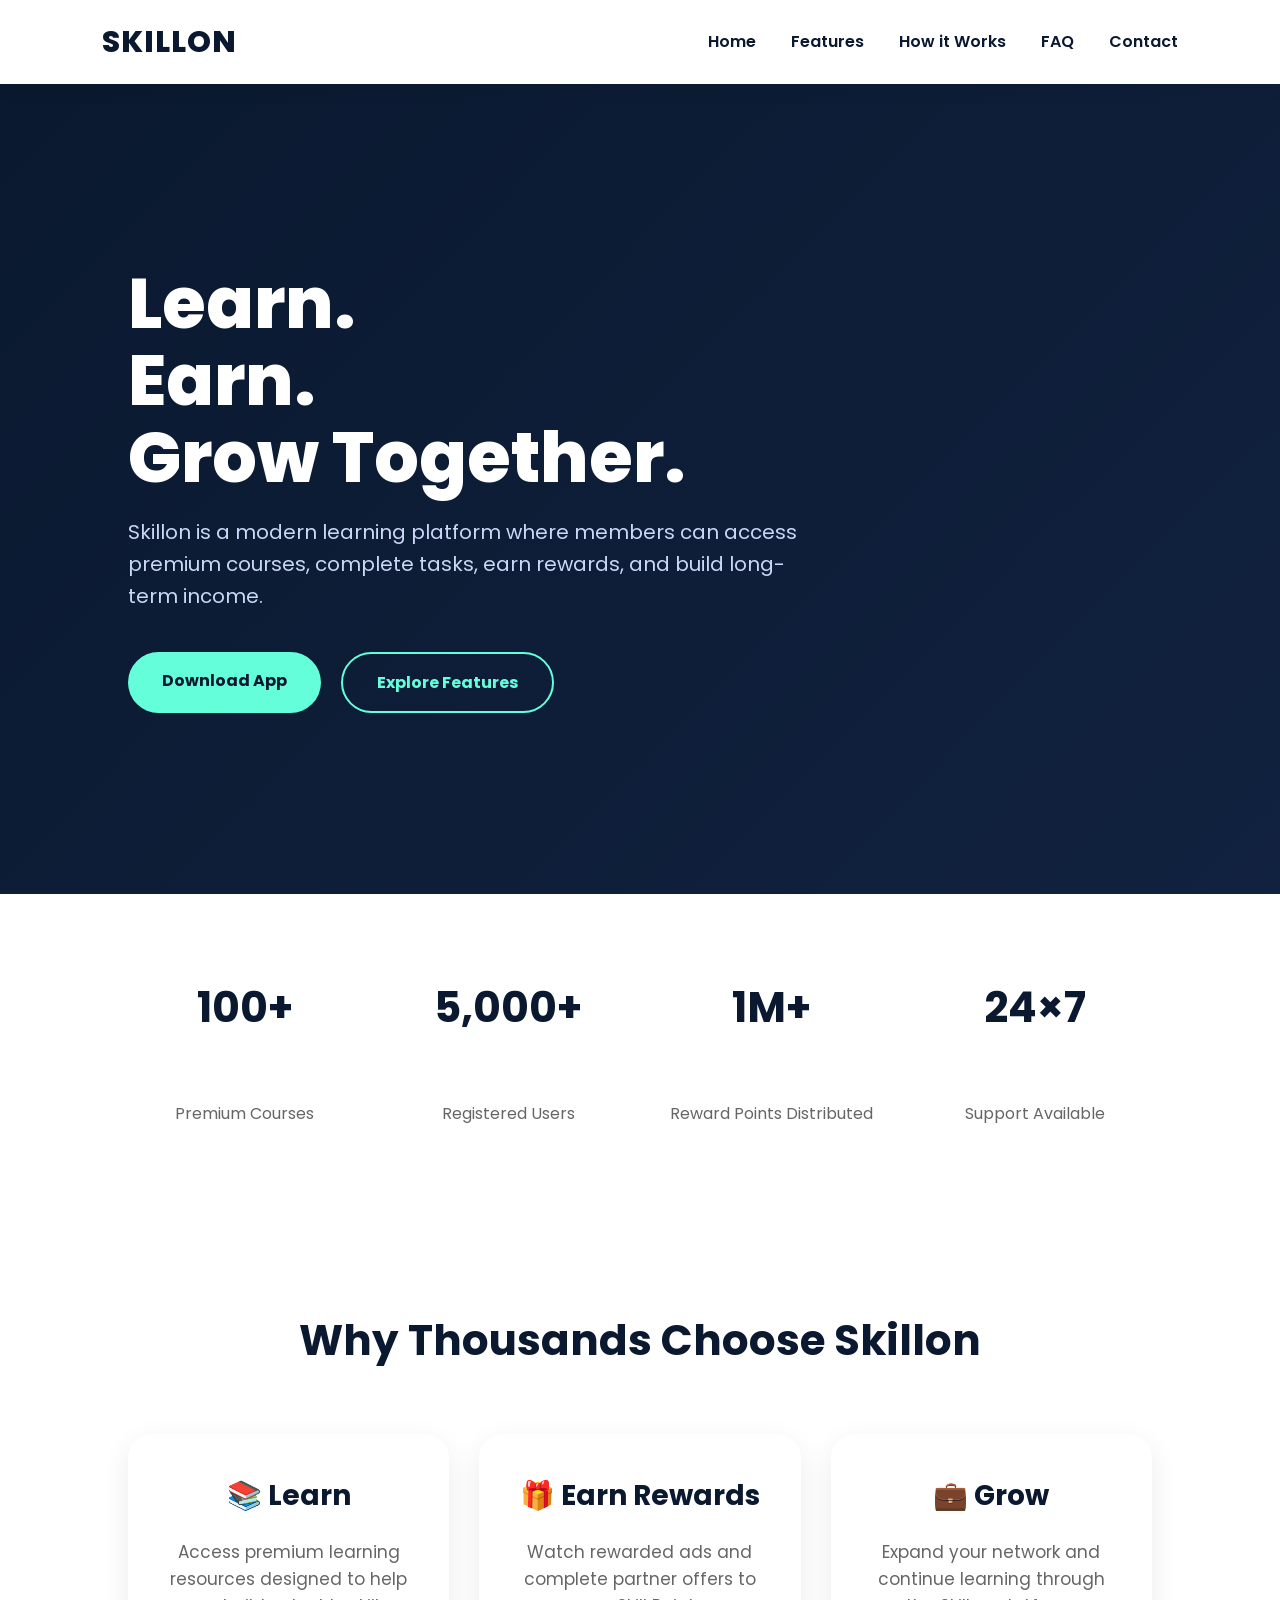
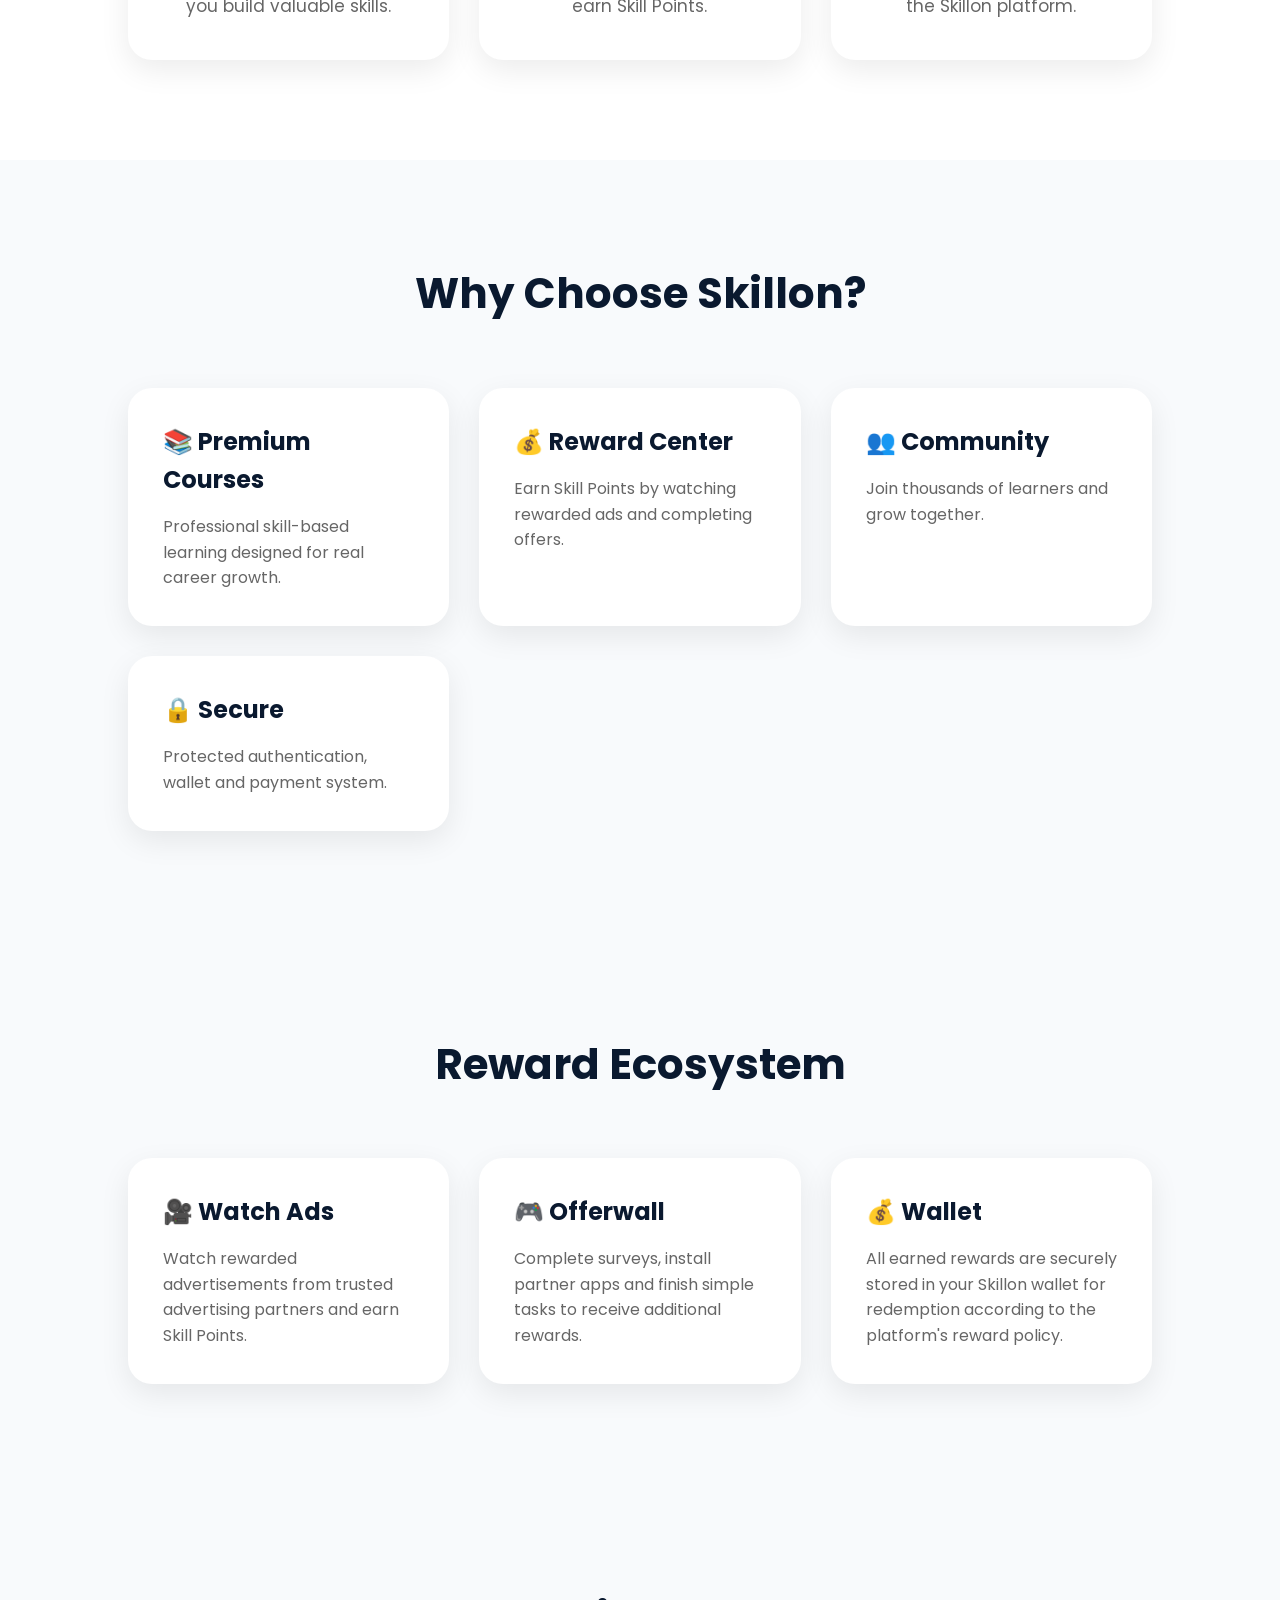
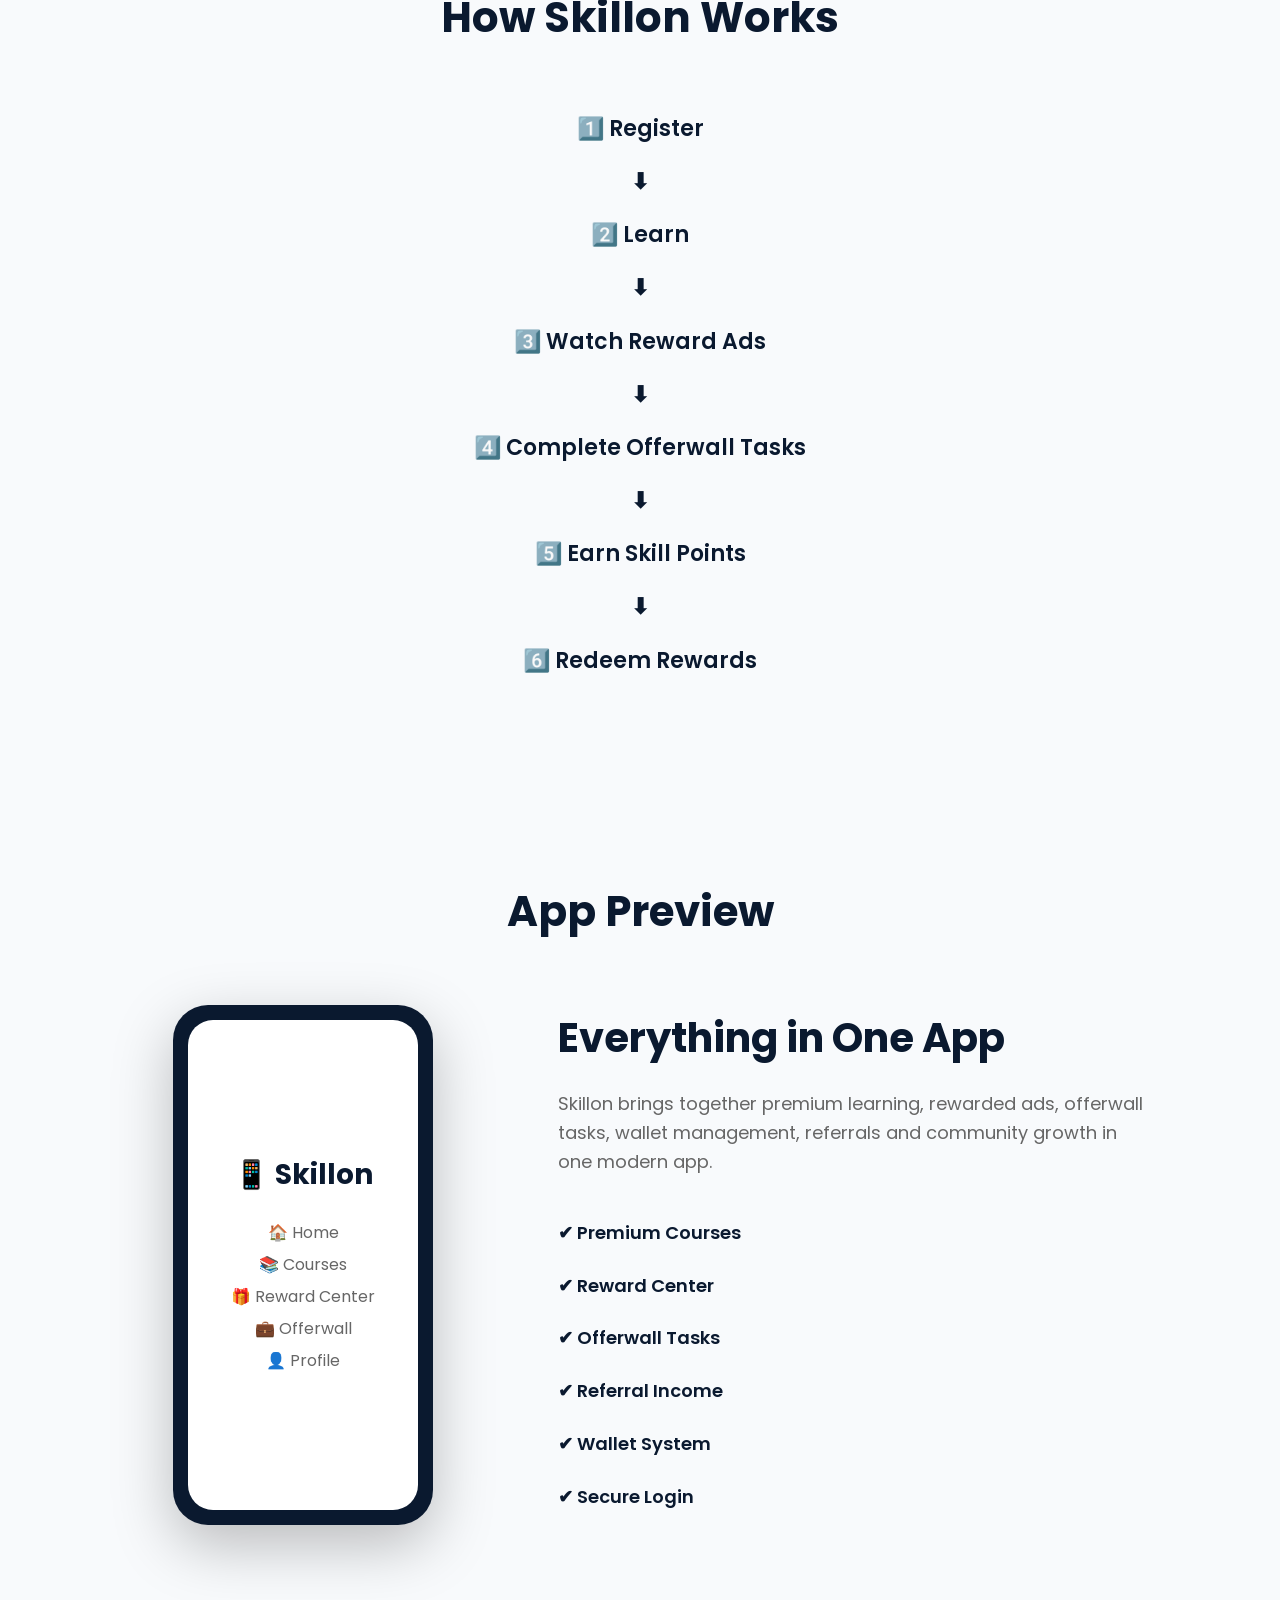
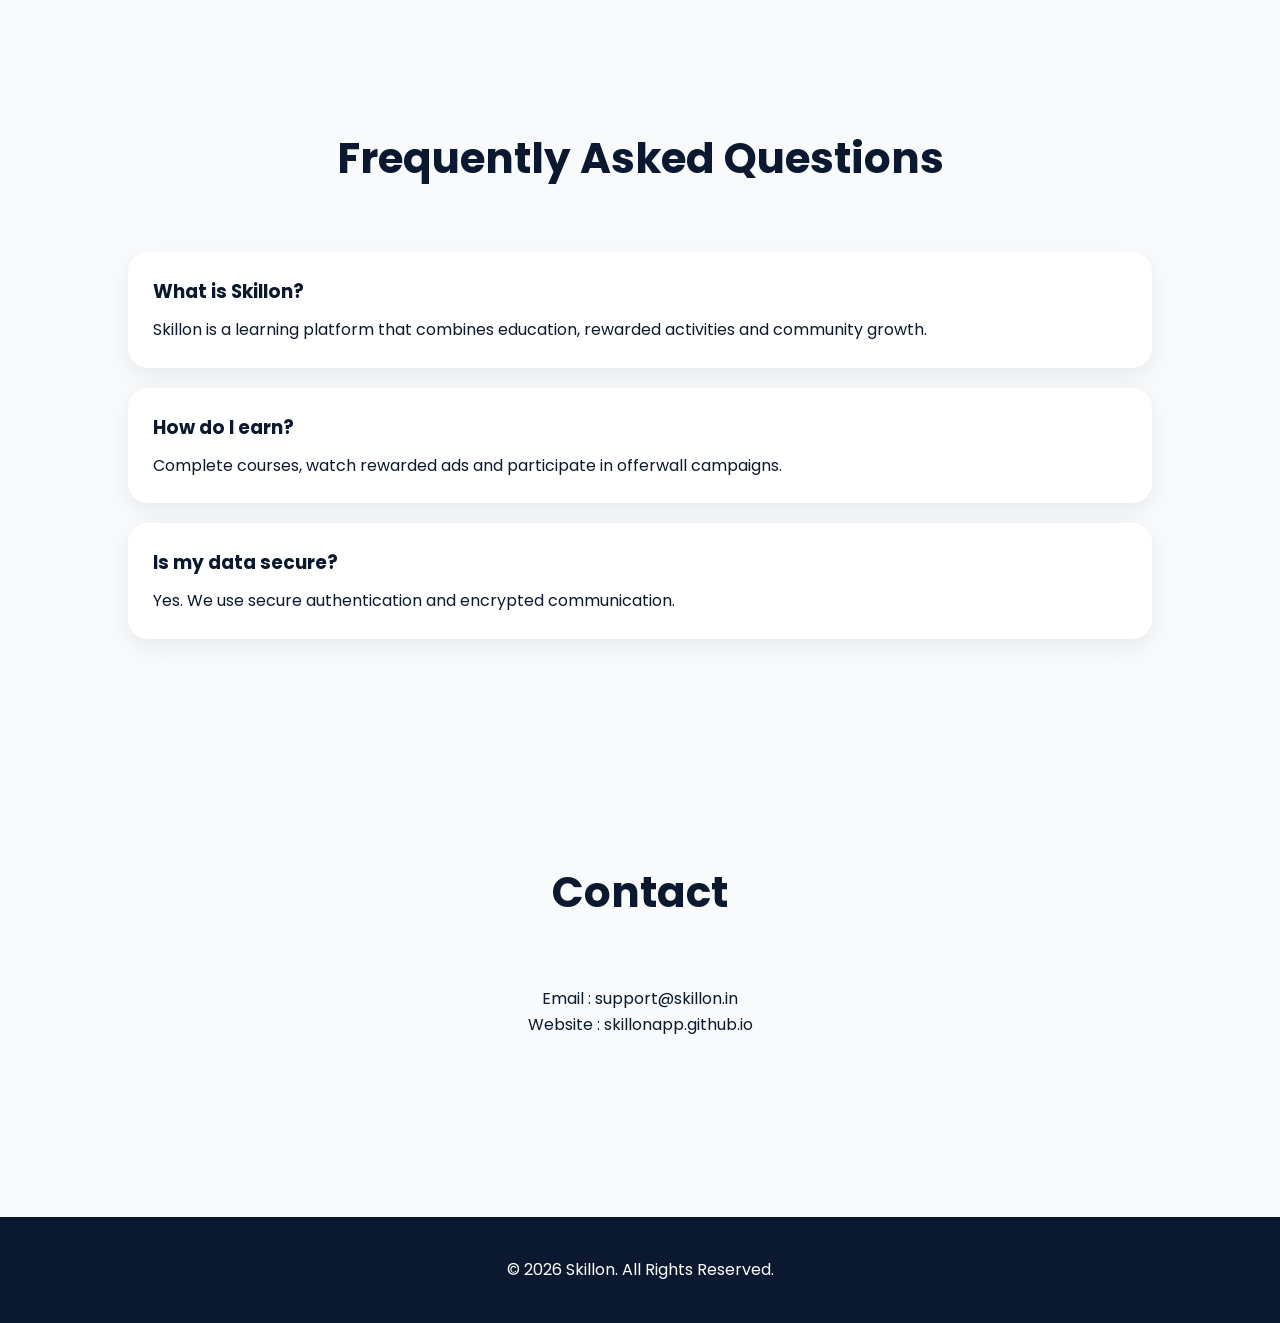
==== commit 95980c83: "Update index.html" ====
--- a/index.html
+++ b/index.html
@@ -185,6 +185,36 @@
 
 </section>
 
+<section id="rewards">
+
+<h2>Reward Ecosystem</h2>
+
+<div class="cards">
+
+<div class="card">
+<h3>🎥 Watch Ads</h3>
+<p>
+Watch rewarded advertisements from trusted advertising partners and earn Skill Points.
+</p>
+</div>
+
+<div class="card">
+<h3>🎮 Offerwall</h3>
+<p>
+Complete surveys, install partner apps and finish simple tasks to receive additional rewards.
+</p>
+</div>
+
+<div class="card">
+<h3>💰 Wallet</h3>
+<p>
+All earned rewards are securely stored in your Skillon wallet for redemption according to the platform's reward policy.
+</p>
+</div>
+
+</div>
+
+</section>
 
 <section id="how">
 
--- a/css/style.css
+++ b/css/style.css
@@ -307,3 +307,26 @@
 }
 
 }
+
+.why{
+background:#ffffff;
+}
+
+.why h2{
+margin-bottom:60px;
+}
+
+.why .card{
+text-align:center;
+padding:40px;
+}
+
+.why .card h3{
+font-size:28px;
+margin-bottom:20px;
+}
+
+.why .card p{
+font-size:17px;
+color:#666;
+}
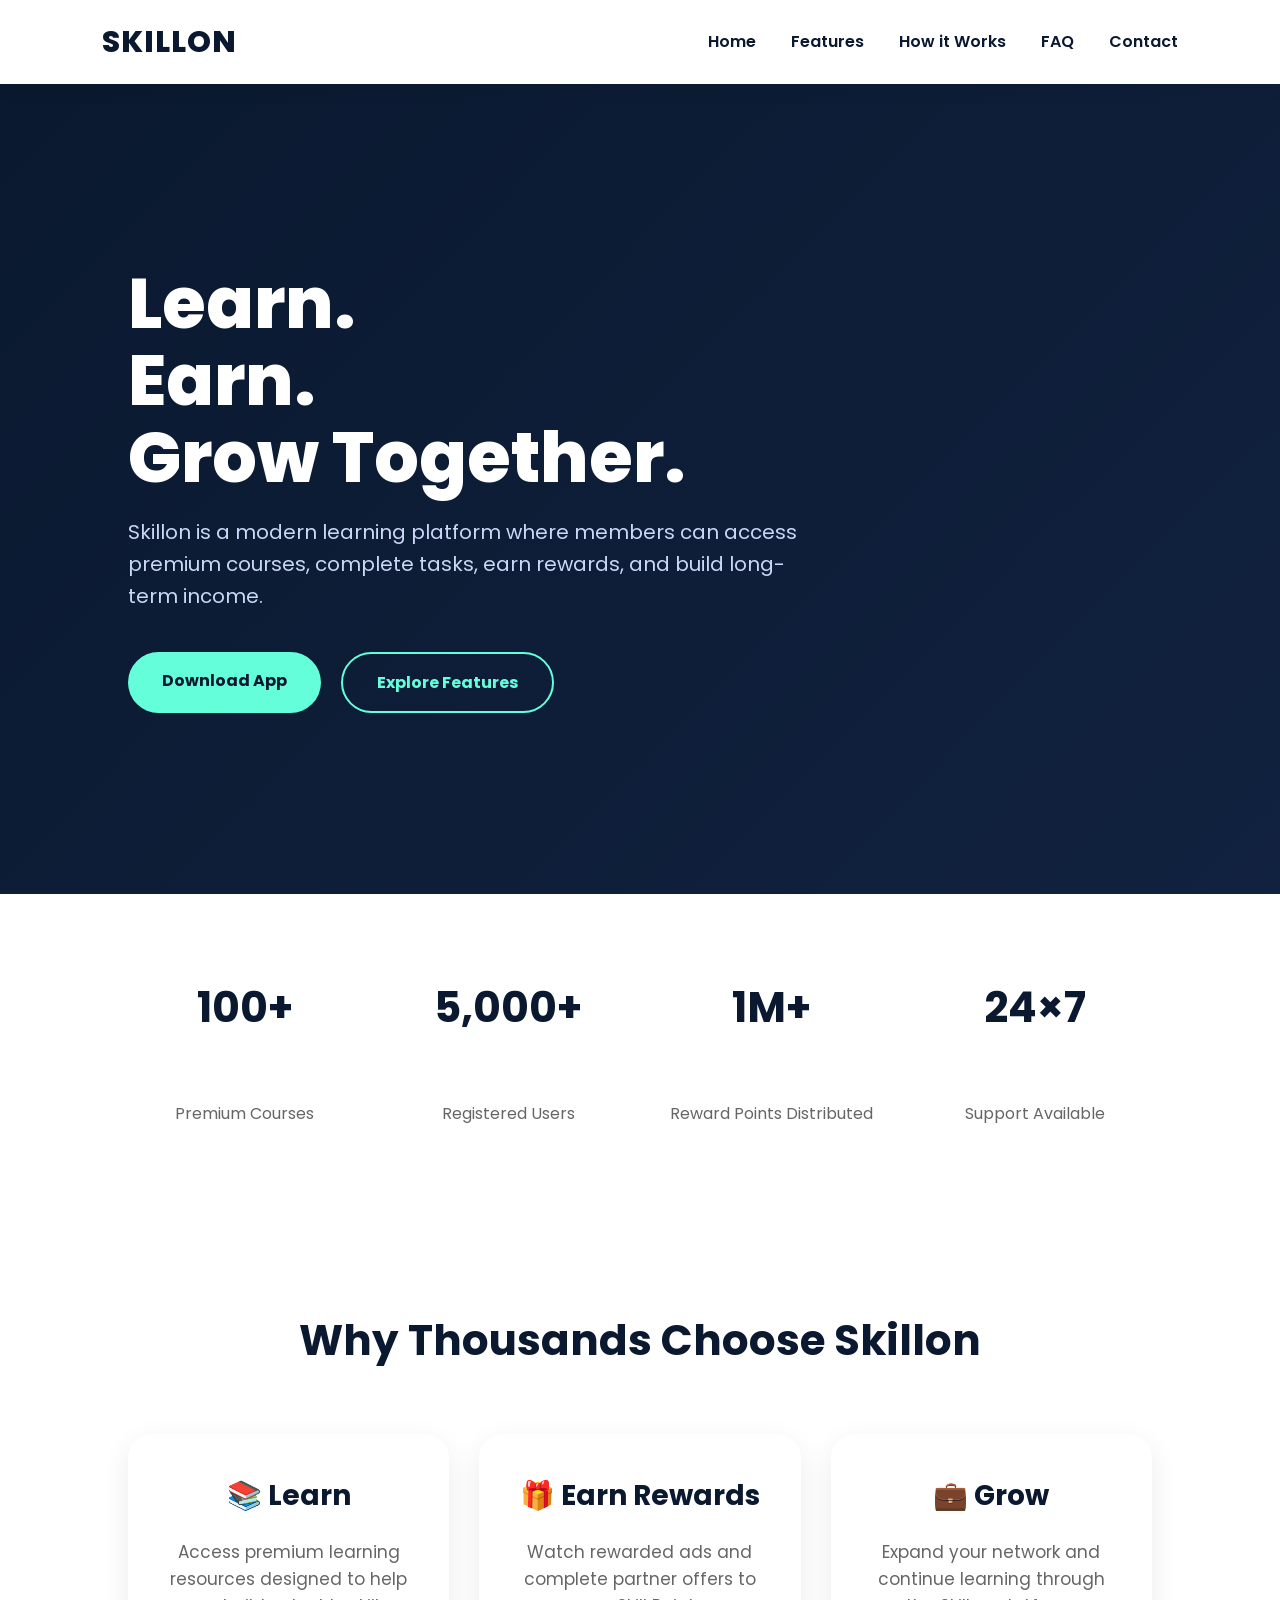
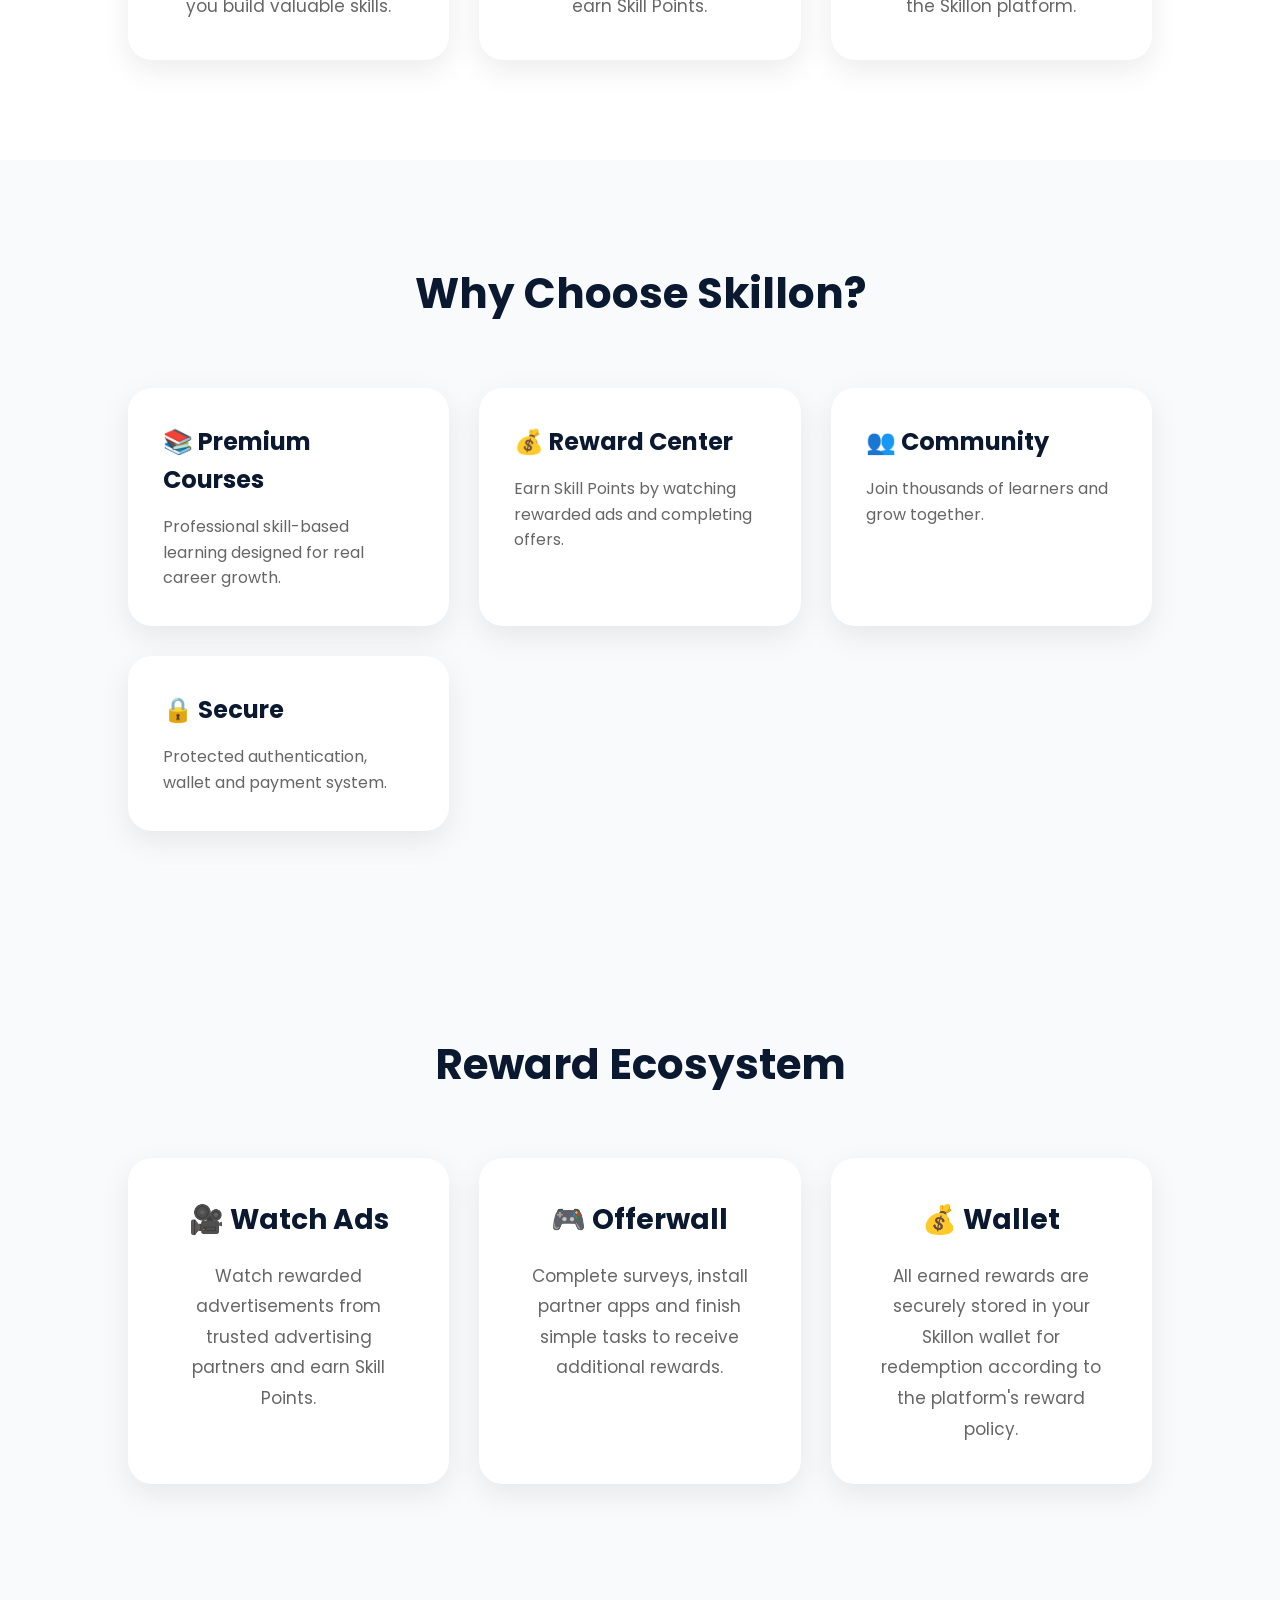
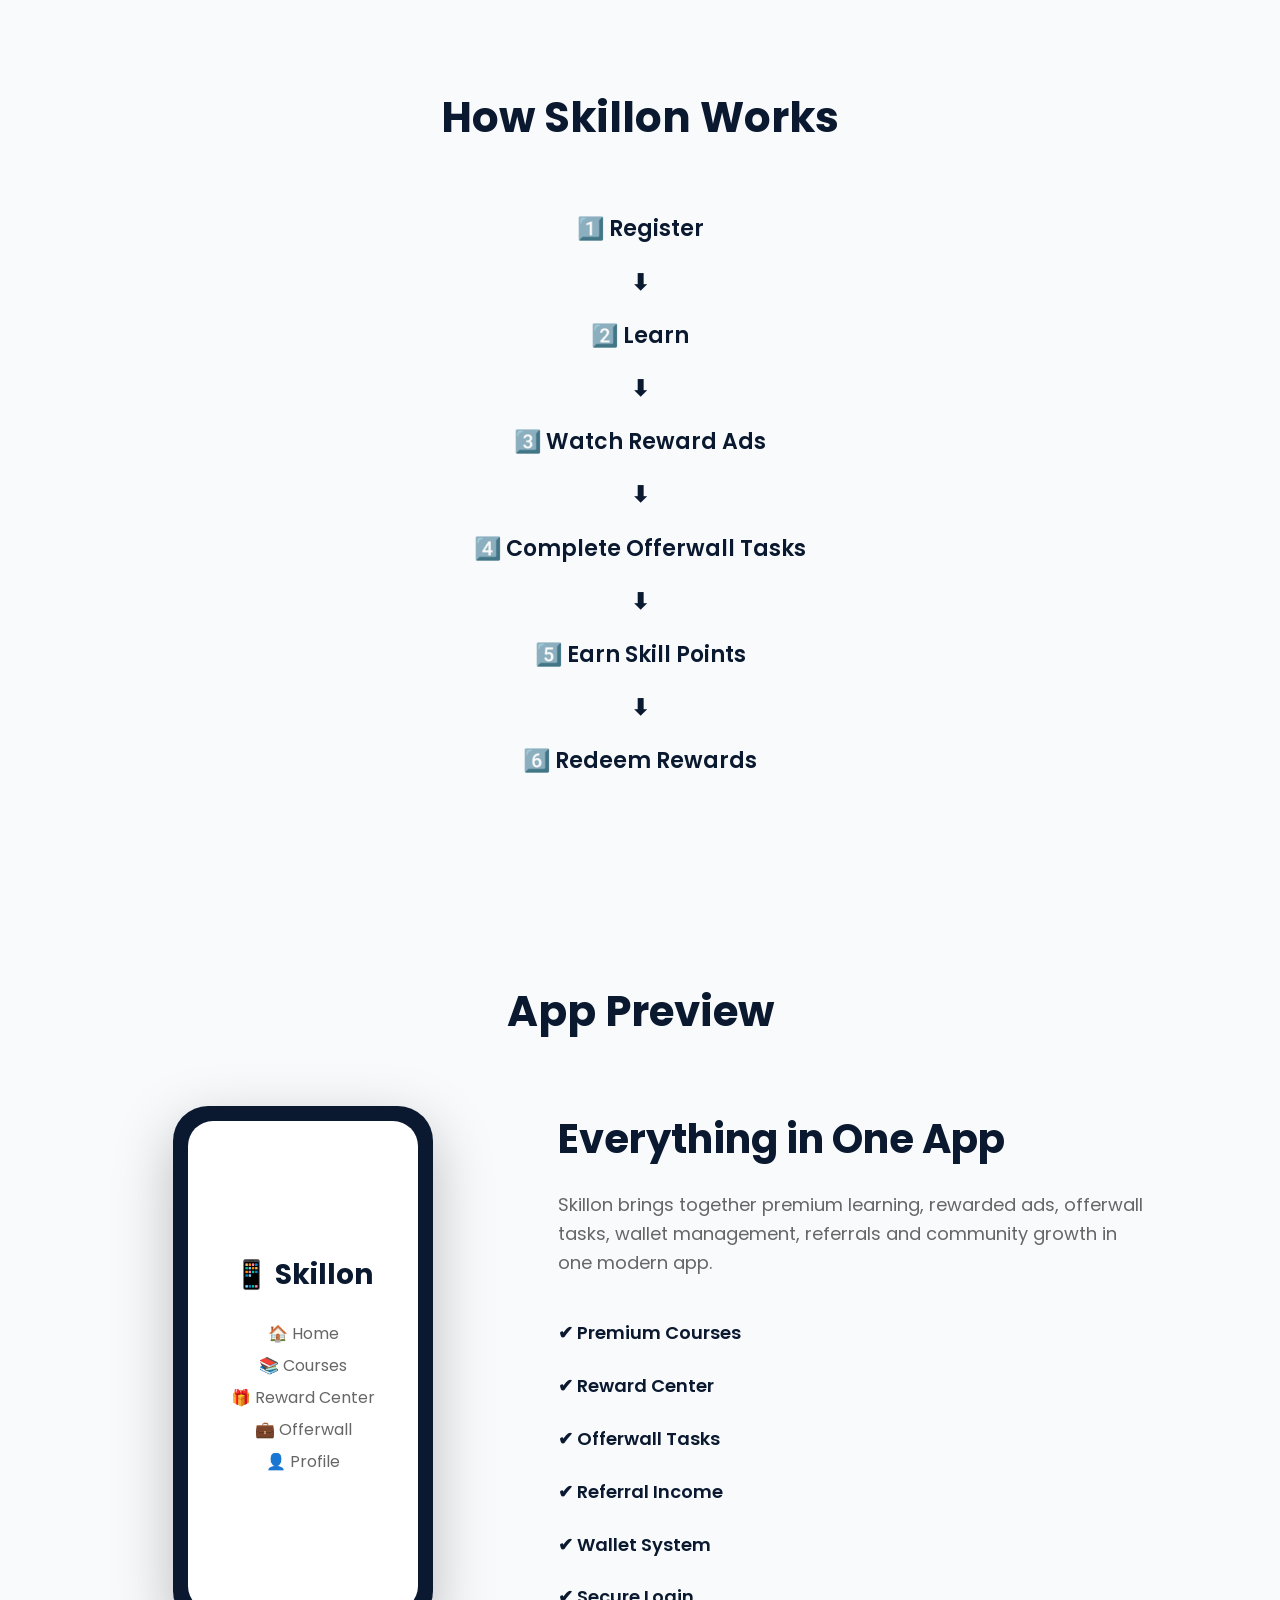
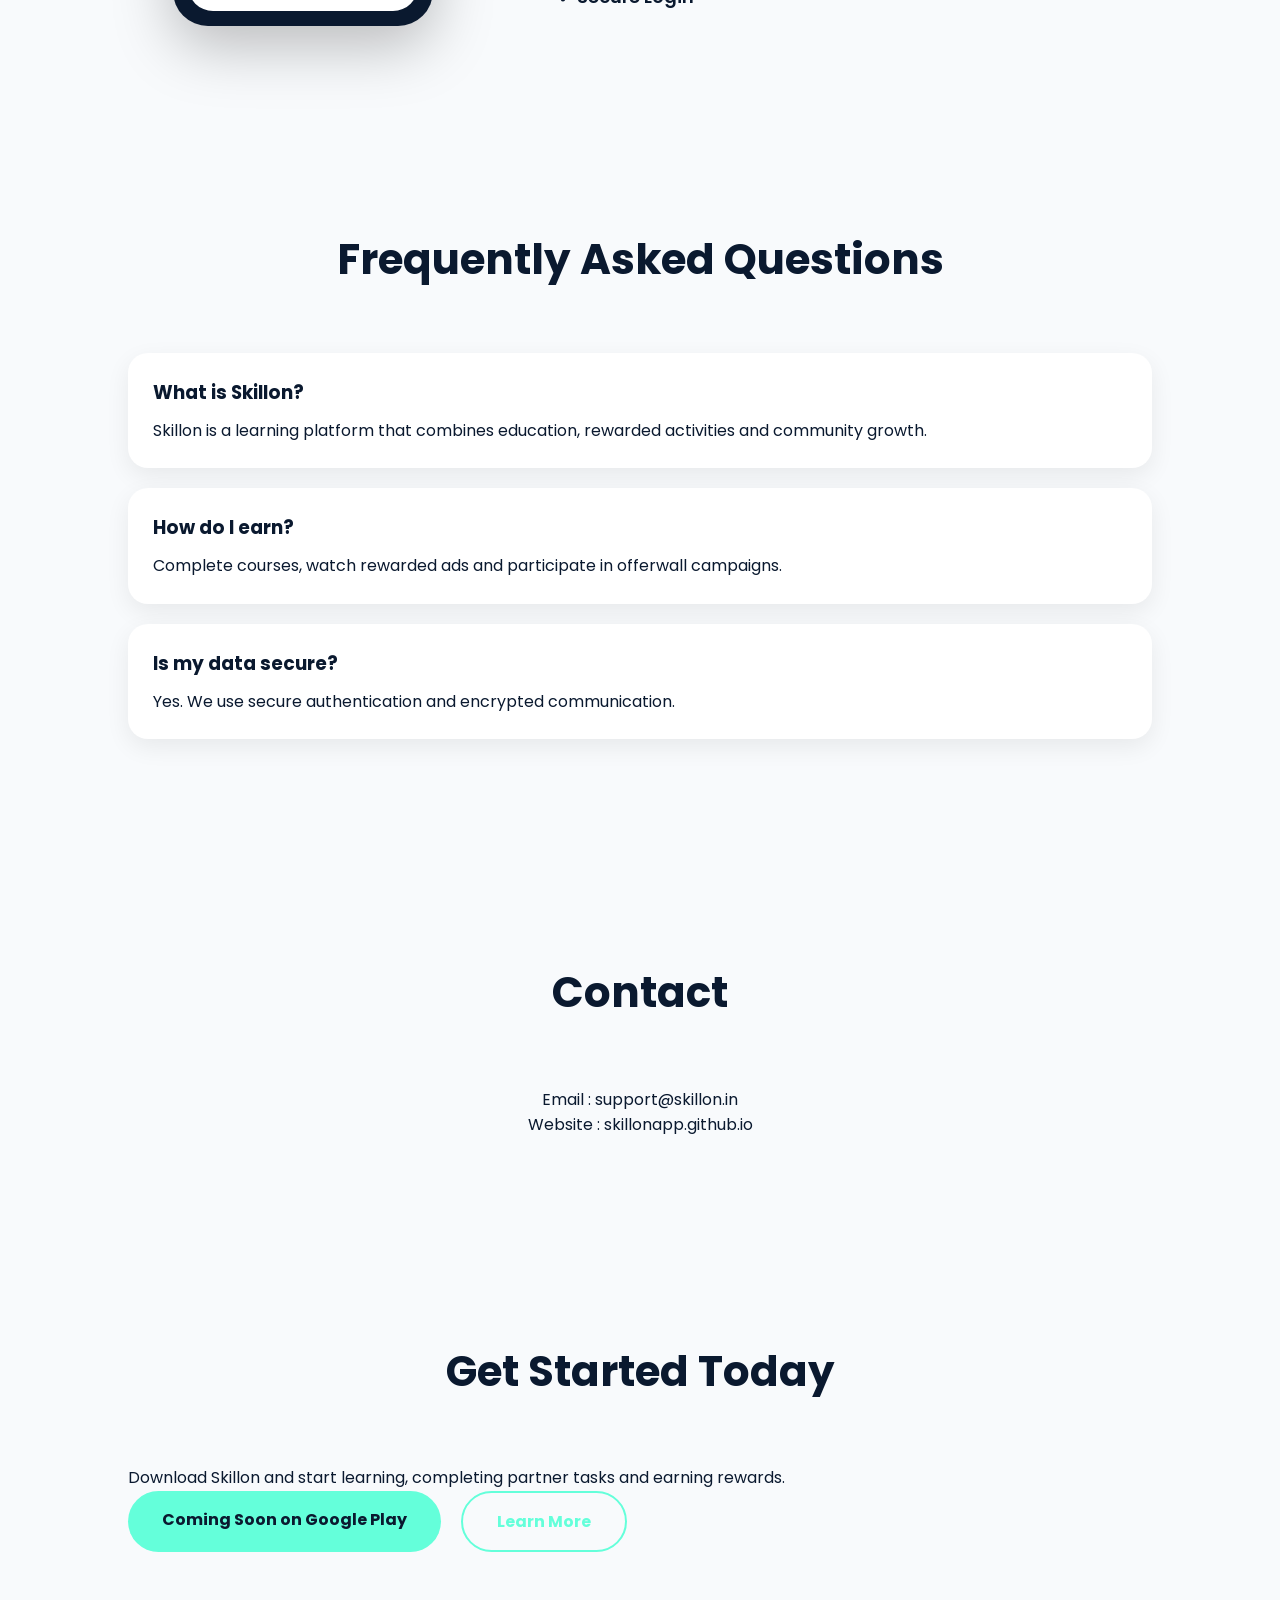
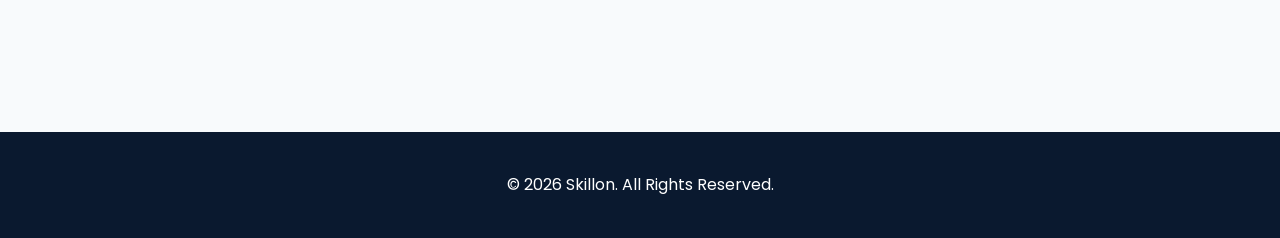
==== commit 58220aee: "Update index.html" ====
--- a/index.html
+++ b/index.html
@@ -362,6 +362,28 @@
 
 </section>
 
+<section id="download">
+
+<h2>Get Started Today</h2>
+
+<p>
+Download Skillon and start learning, completing partner tasks and earning rewards.
+</p>
+
+<div class="buttons">
+
+<a href="#" class="btn">
+Coming Soon on Google Play
+</a>
+
+<a href="https://sites.google.com/view/skillon/home"
+class="btn-outline">
+Learn More
+</a>
+
+</div>
+
+</section>
 
 <footer>
 
--- a/css/style.css
+++ b/css/style.css
@@ -330,3 +330,30 @@
 font-size:17px;
 color:#666;
 }
+
+/* Reward Section */
+
+#rewards{
+background:#F8FAFC;
+}
+
+#rewards .card{
+text-align:center;
+padding:40px;
+transition:.3s;
+}
+
+#rewards .card:hover{
+transform:translateY(-8px);
+}
+
+#rewards h3{
+font-size:28px;
+margin-bottom:18px;
+}
+
+#rewards p{
+color:#666;
+font-size:17px;
+line-height:1.8;
+}
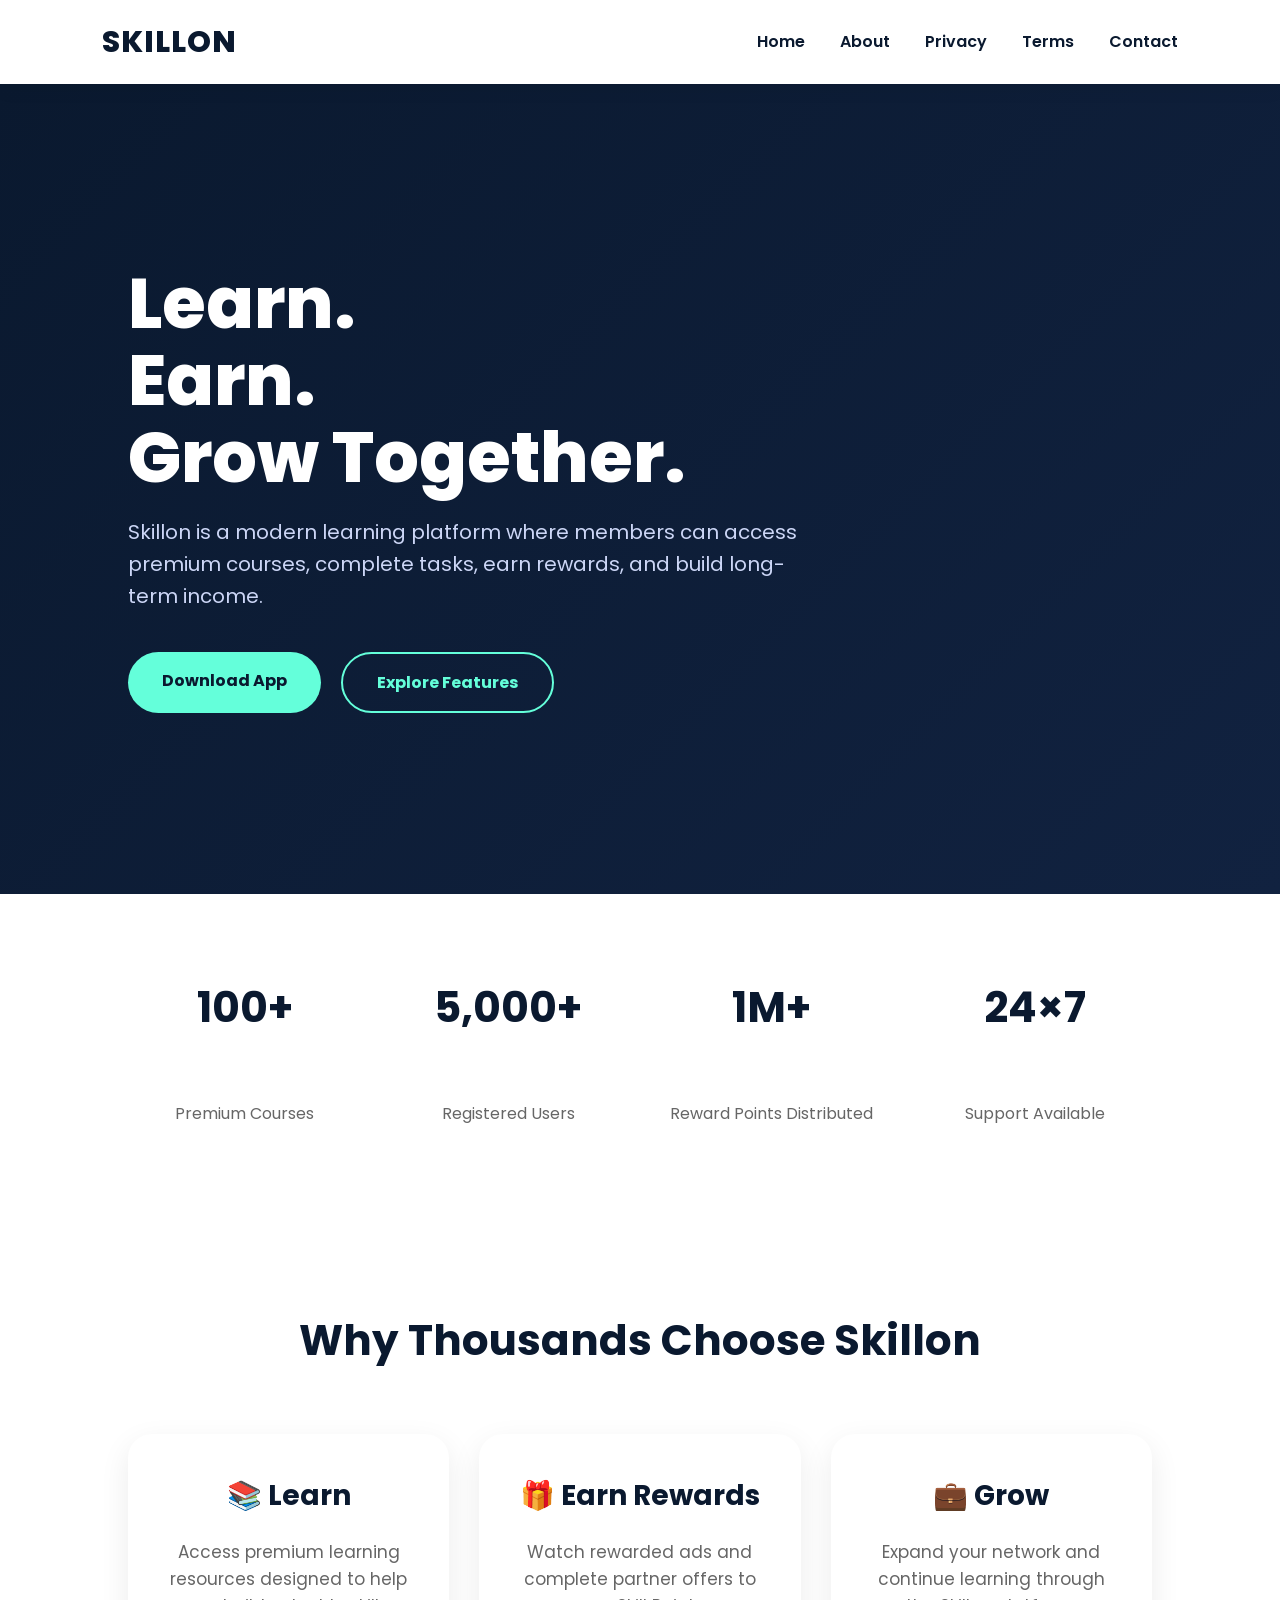
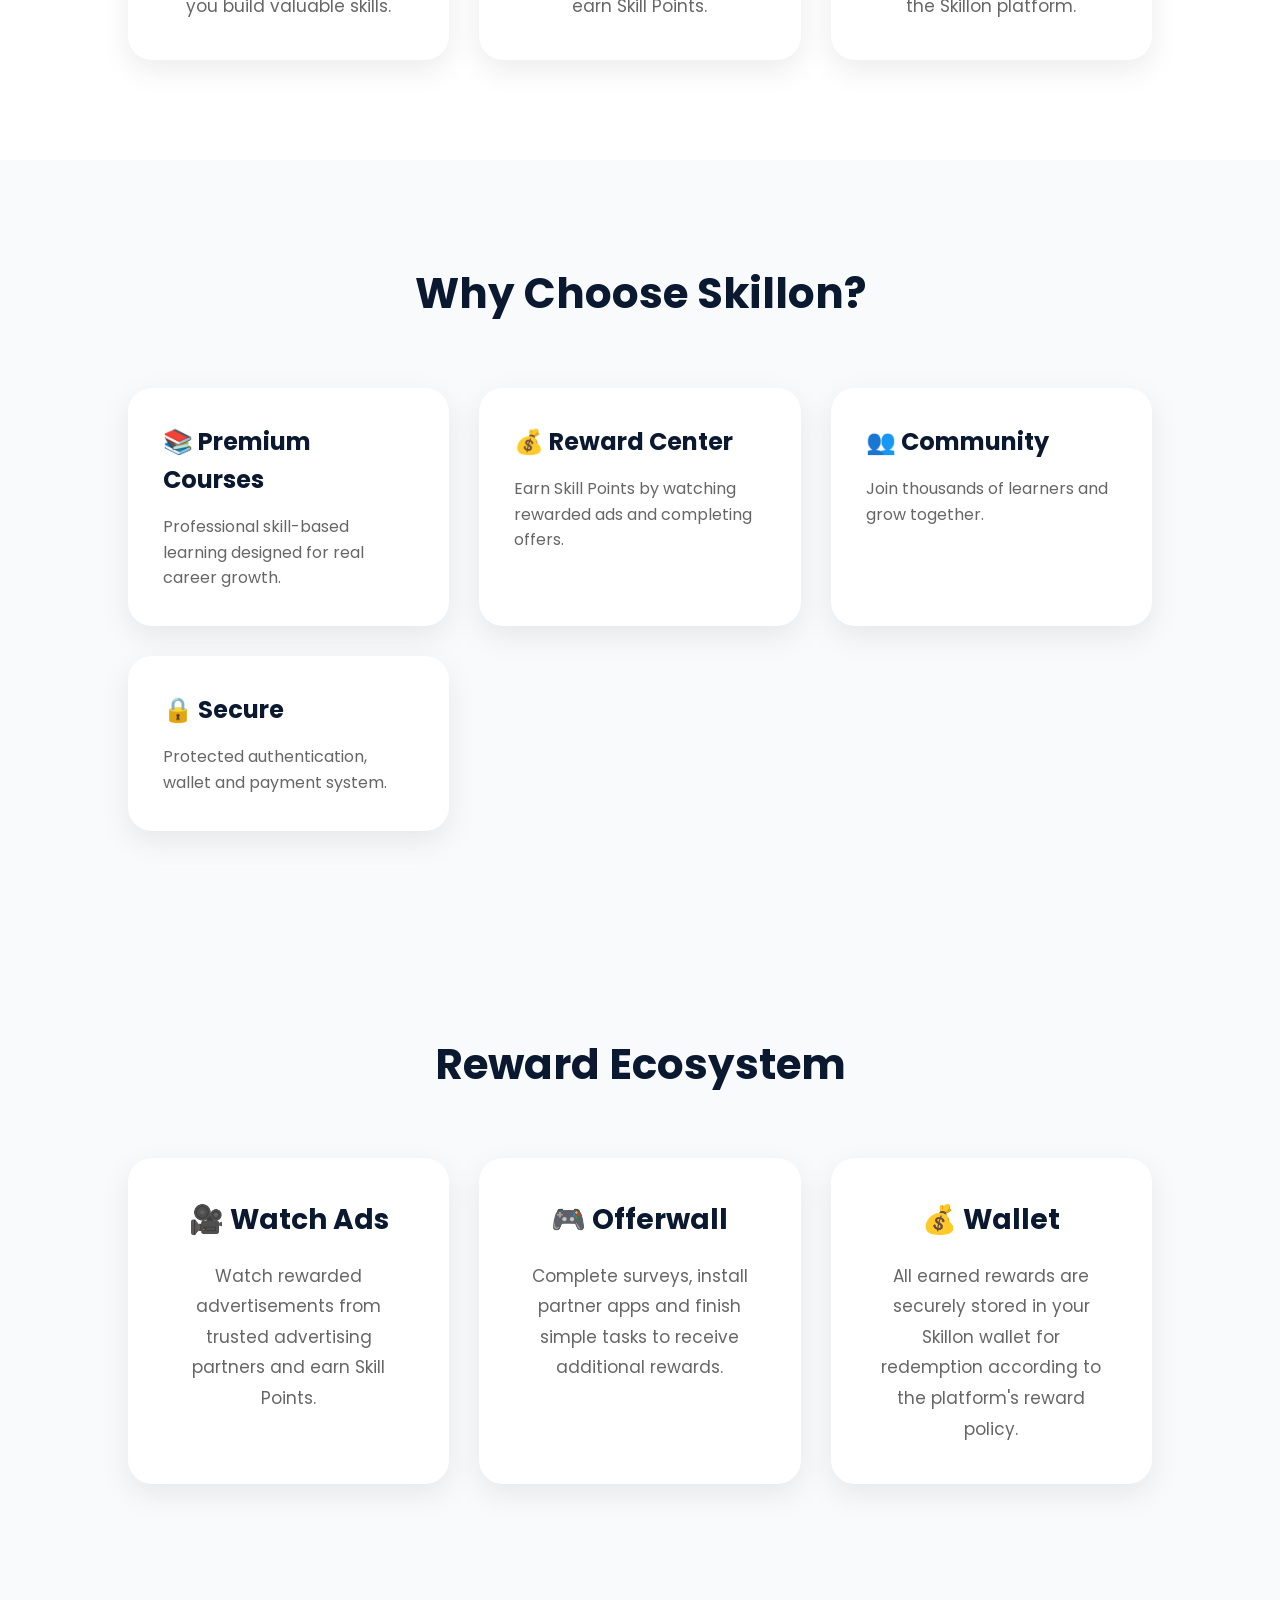
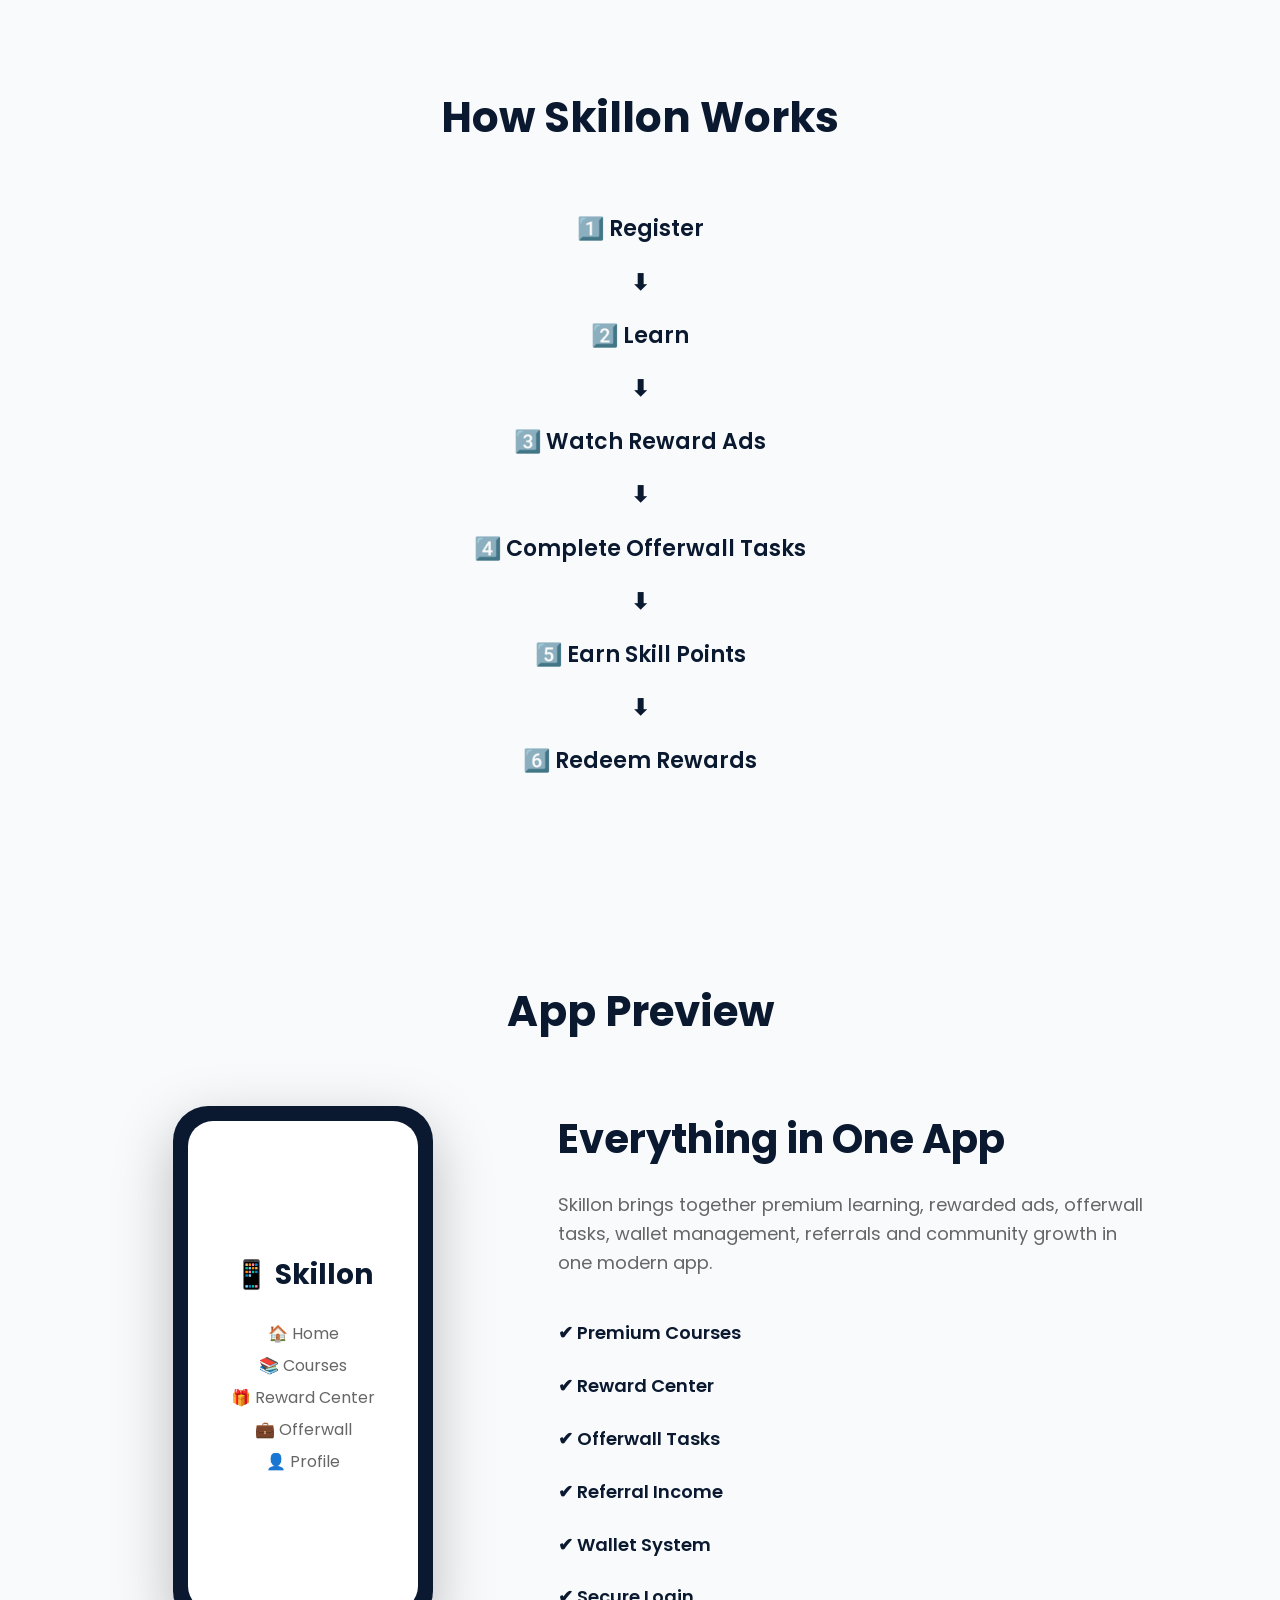
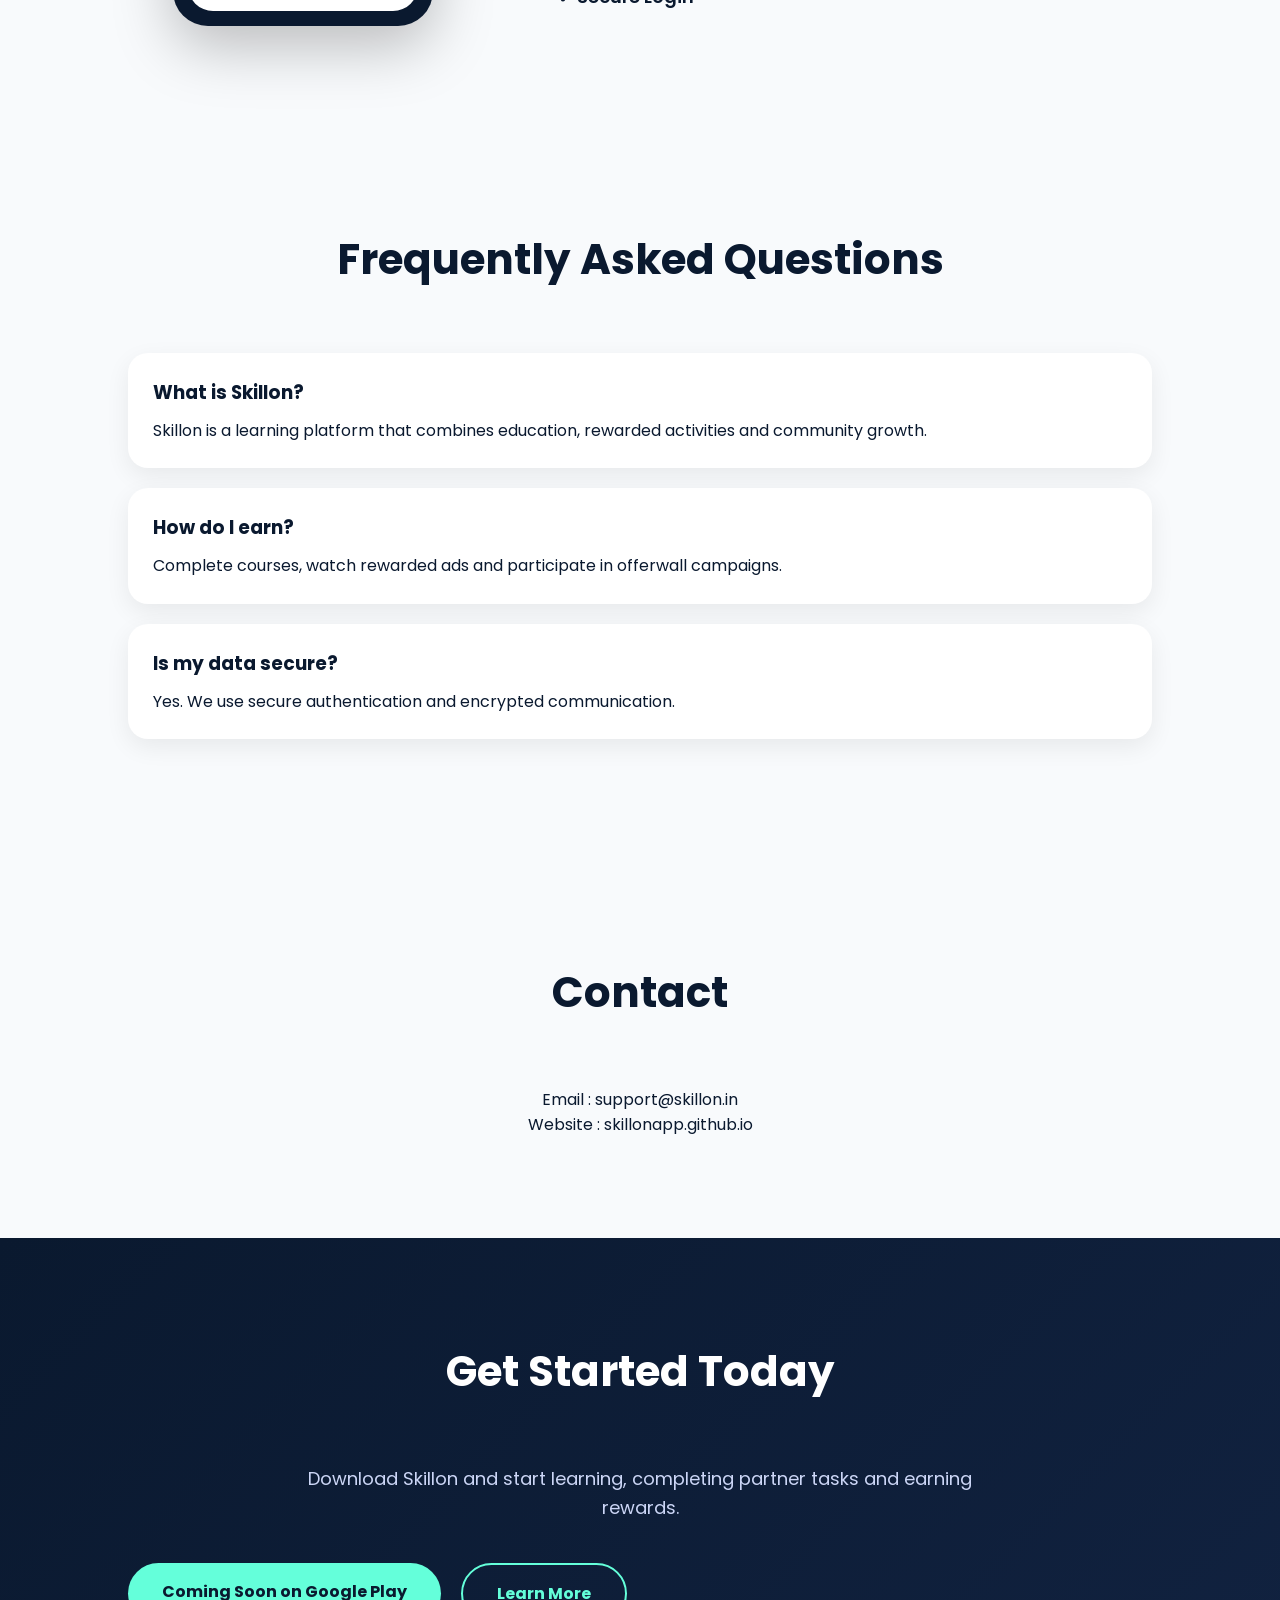
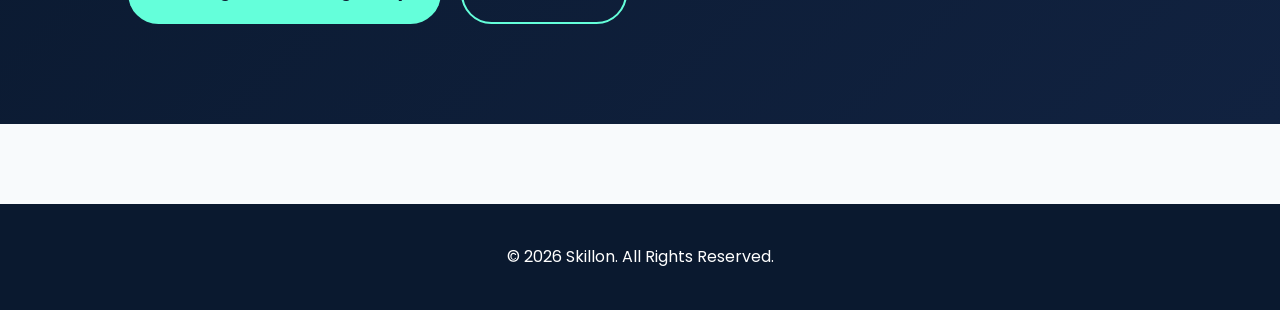
==== commit 7150cc0e: "Update index.html" ====
--- a/index.html
+++ b/index.html
@@ -20,17 +20,11 @@
 </div>
 
 <ul>
-
-<li><a href="#">Home</a></li>
-
-<li><a href="#features">Features</a></li>
-
-<li><a href="#how">How it Works</a></li>
-
-<li><a href="#faq">FAQ</a></li>
-
-<li><a href="#contact">Contact</a></li>
-
+<li><a href="index.html">Home</a></li>
+<li><a href="about.html">About</a></li>
+<li><a href="privacy.html">Privacy</a></li>
+<li><a href="terms.html">Terms</a></li>
+<li><a href="contact.html">Contact</a></li>
 </ul>
 
 </nav>
--- a/css/style.css
+++ b/css/style.css
@@ -357,3 +357,21 @@
 font-size:17px;
 line-height:1.8;
 }
+
+#download{
+text-align:center;
+background:linear-gradient(135deg,#0A192F,#112240);
+color:white;
+}
+
+#download h2{
+color:white;
+}
+
+#download p{
+max-width:700px;
+margin:auto;
+margin-bottom:40px;
+color:#CCD6F6;
+font-size:18px;
+}
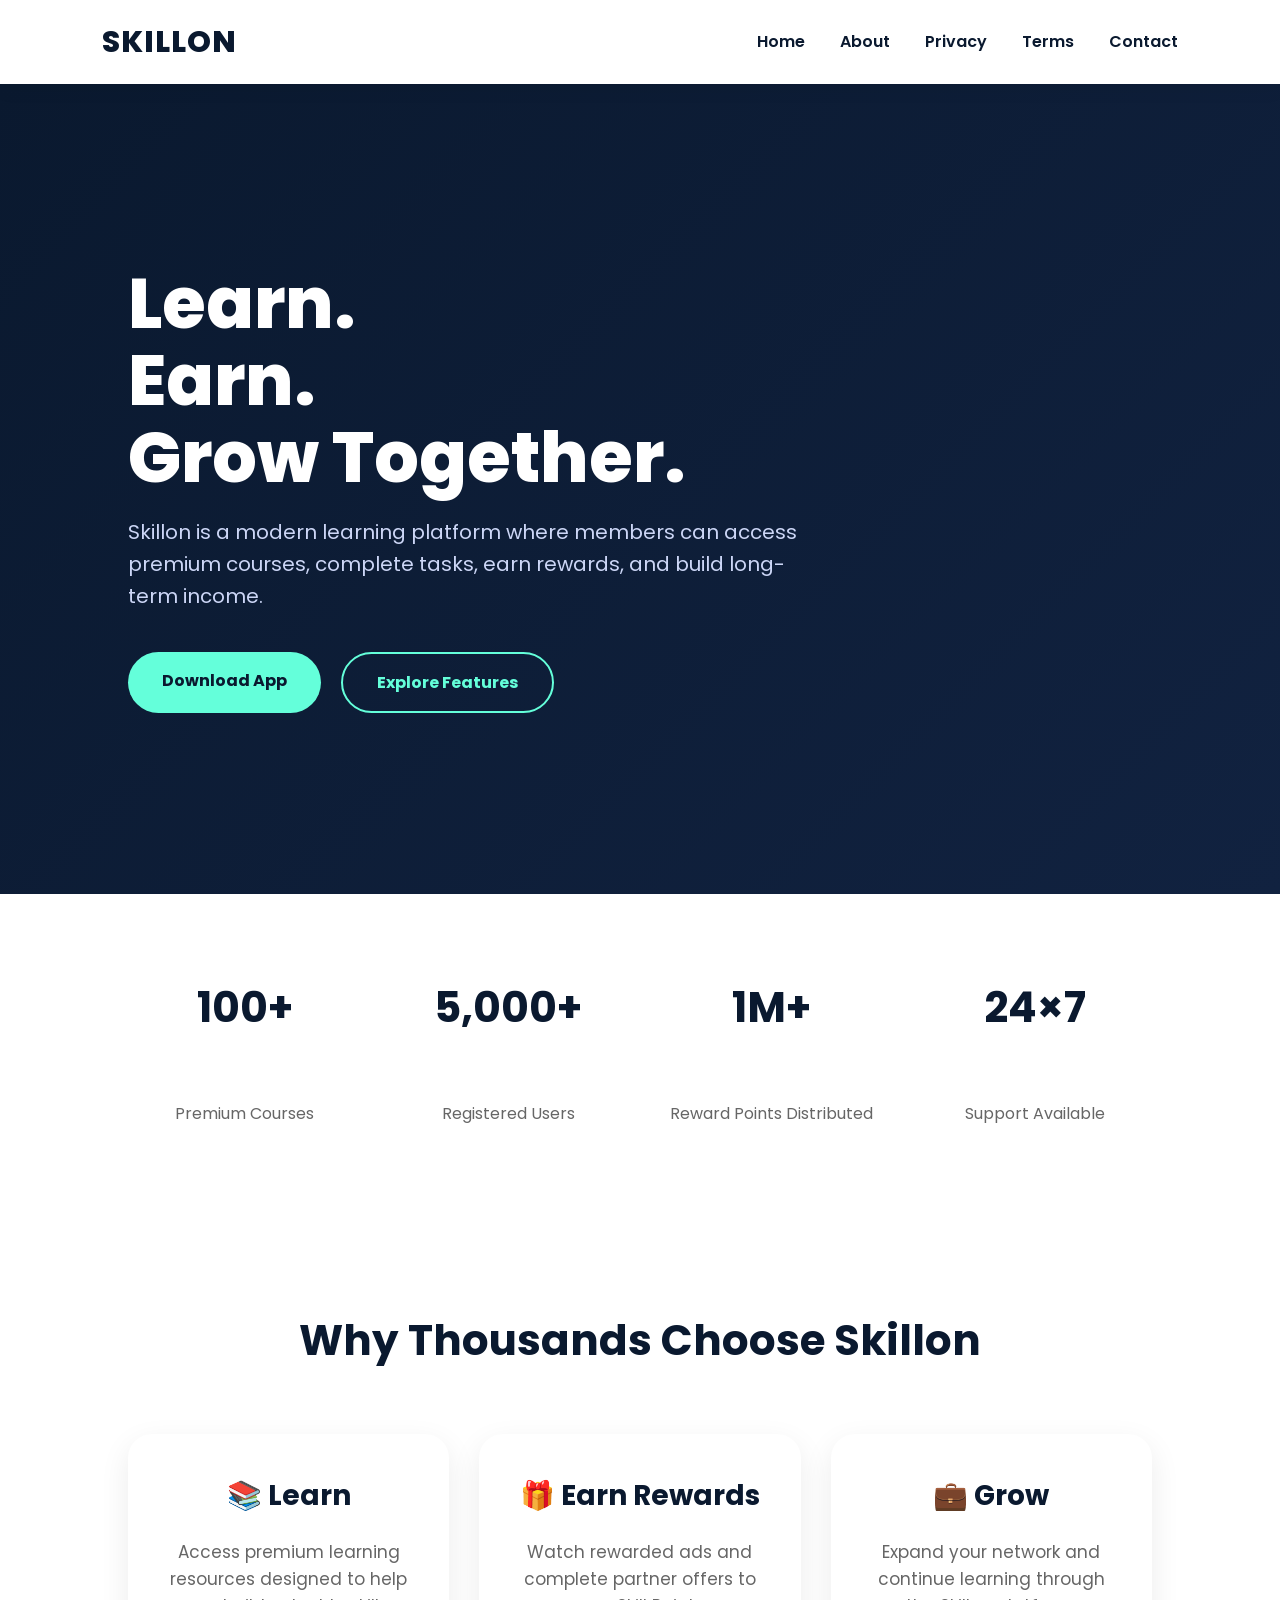
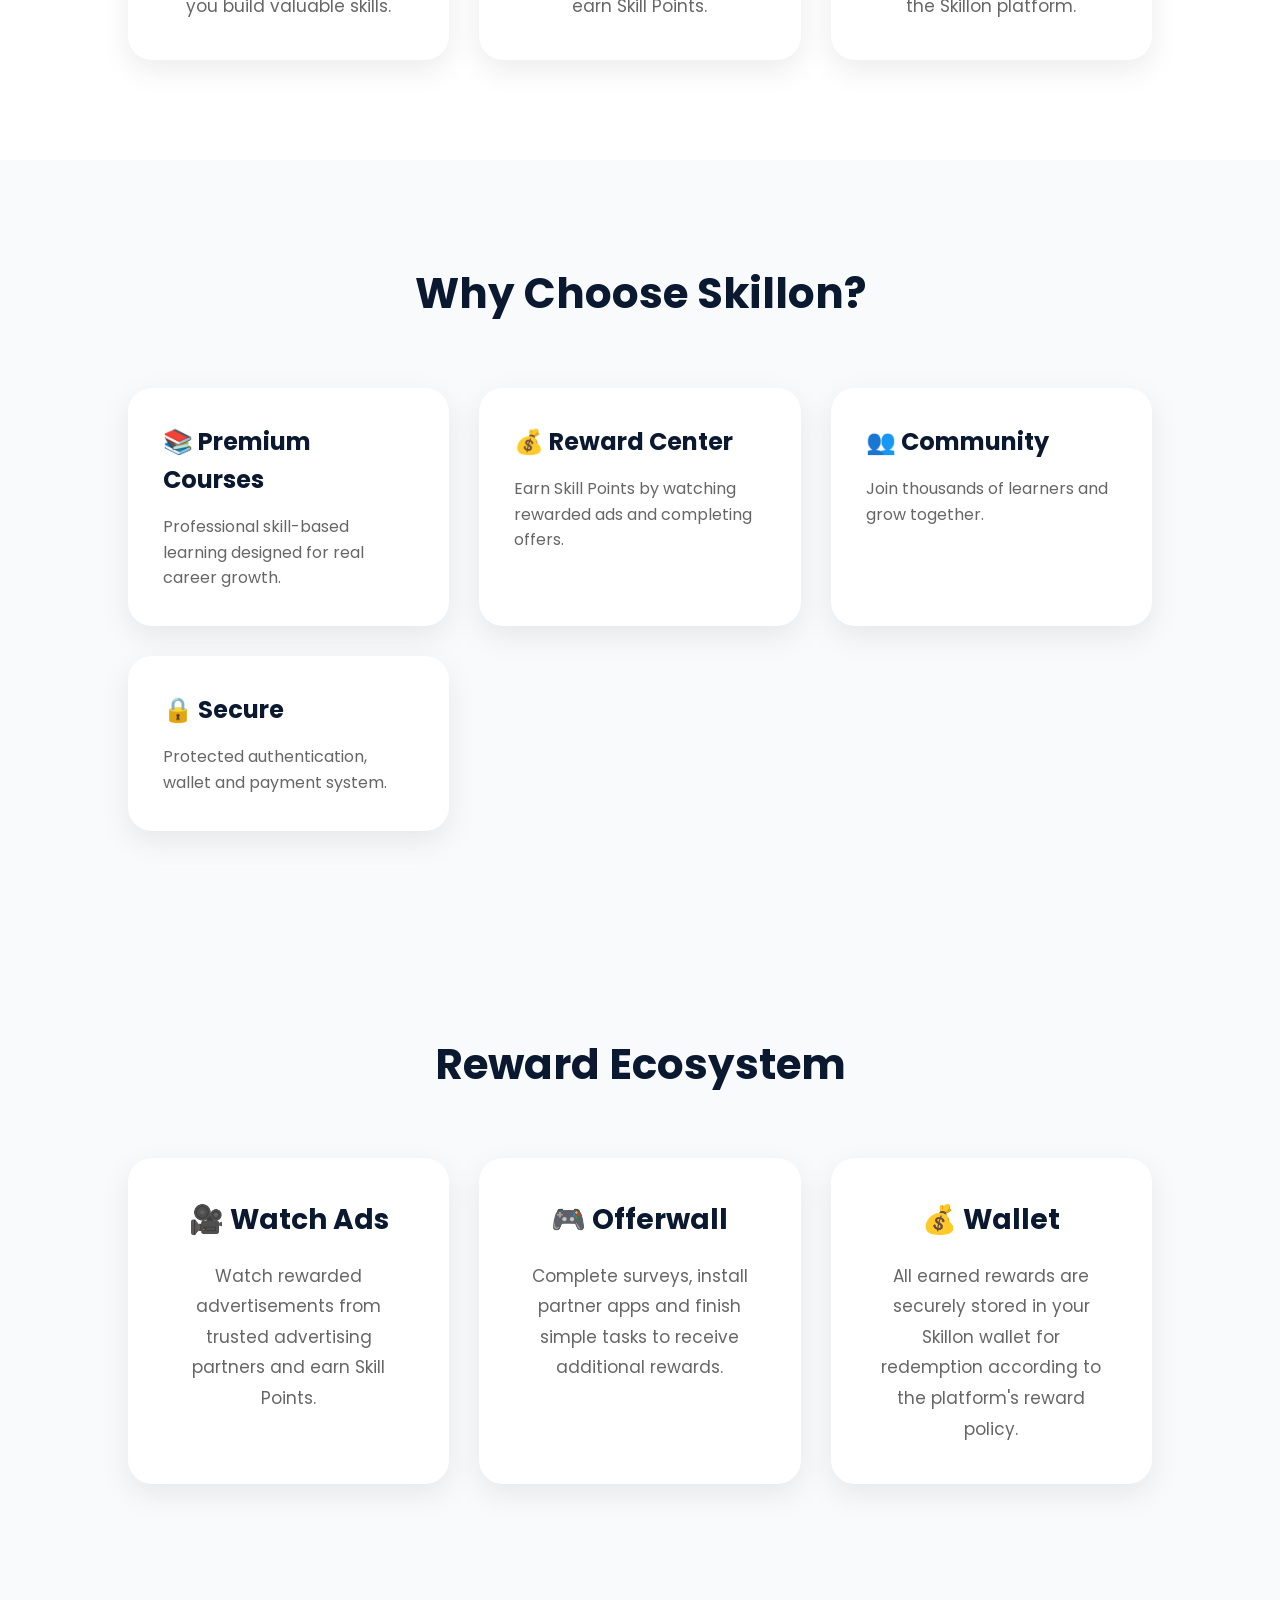
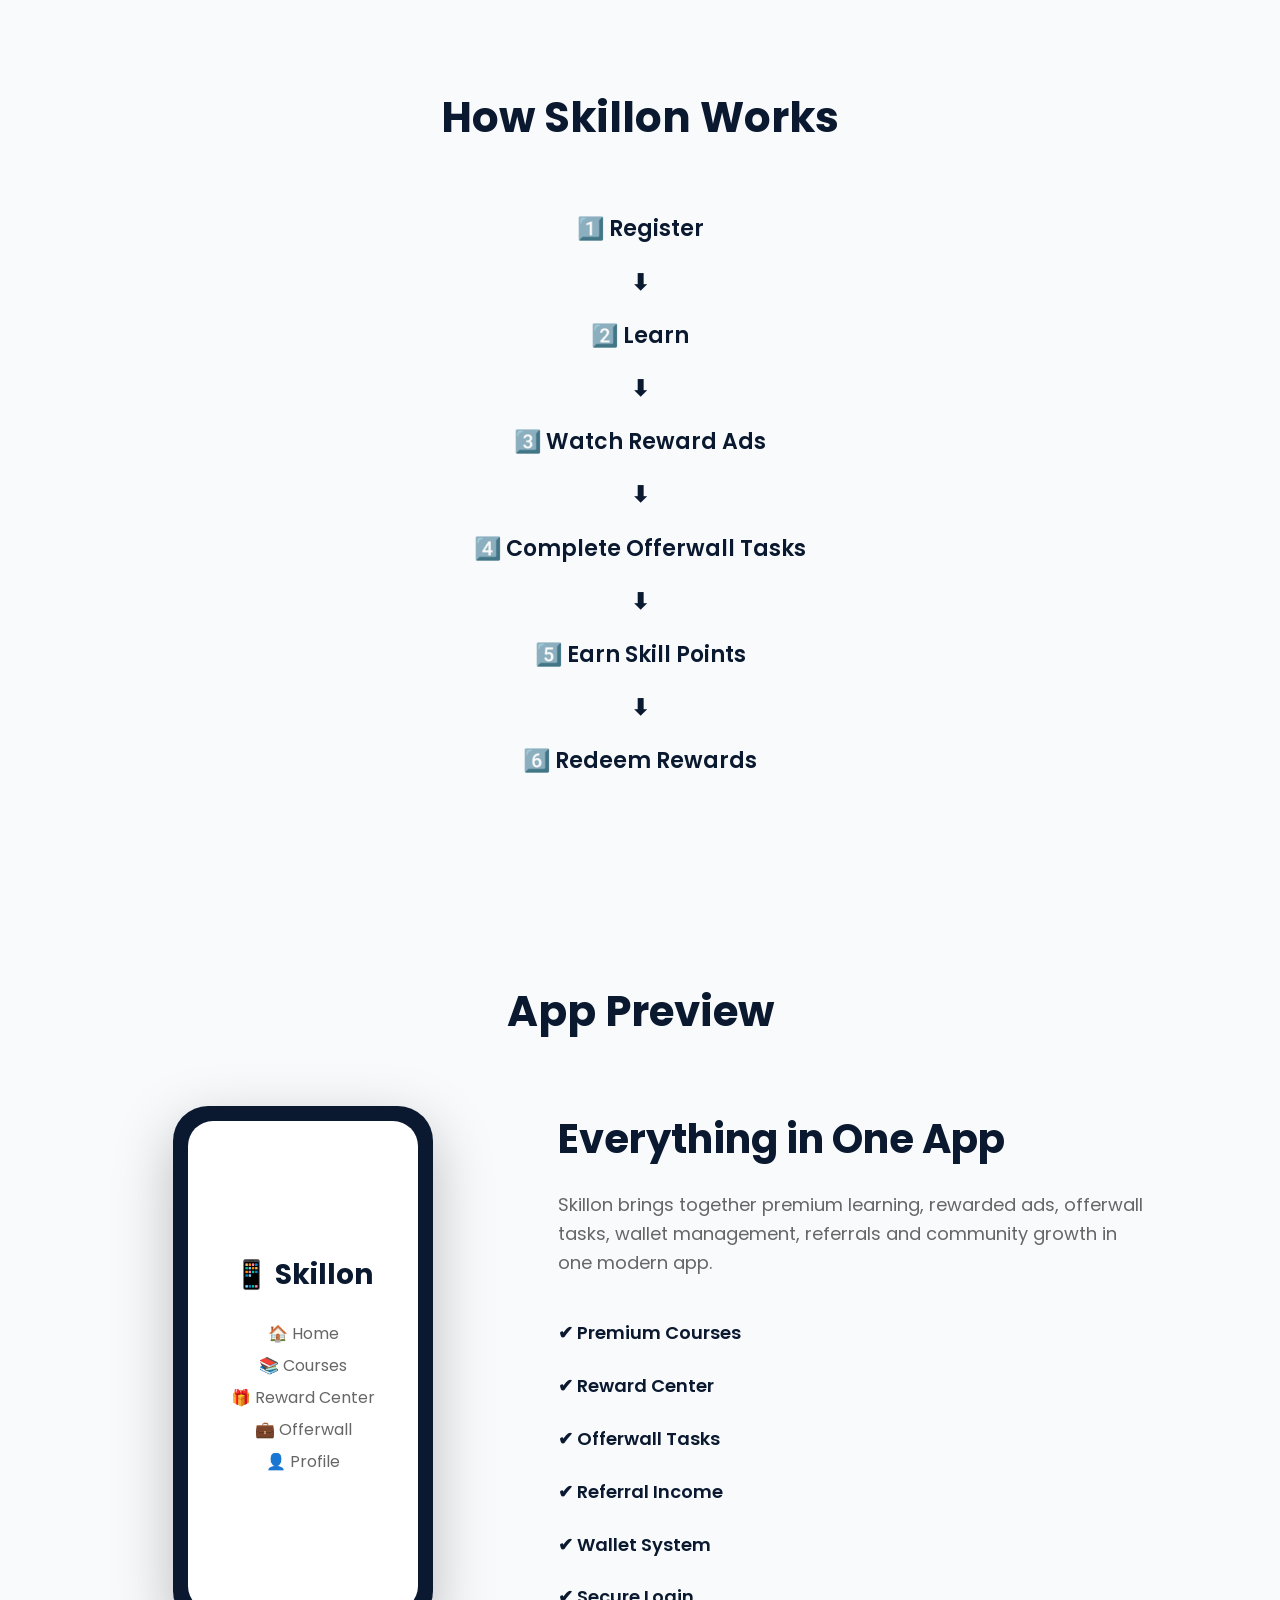
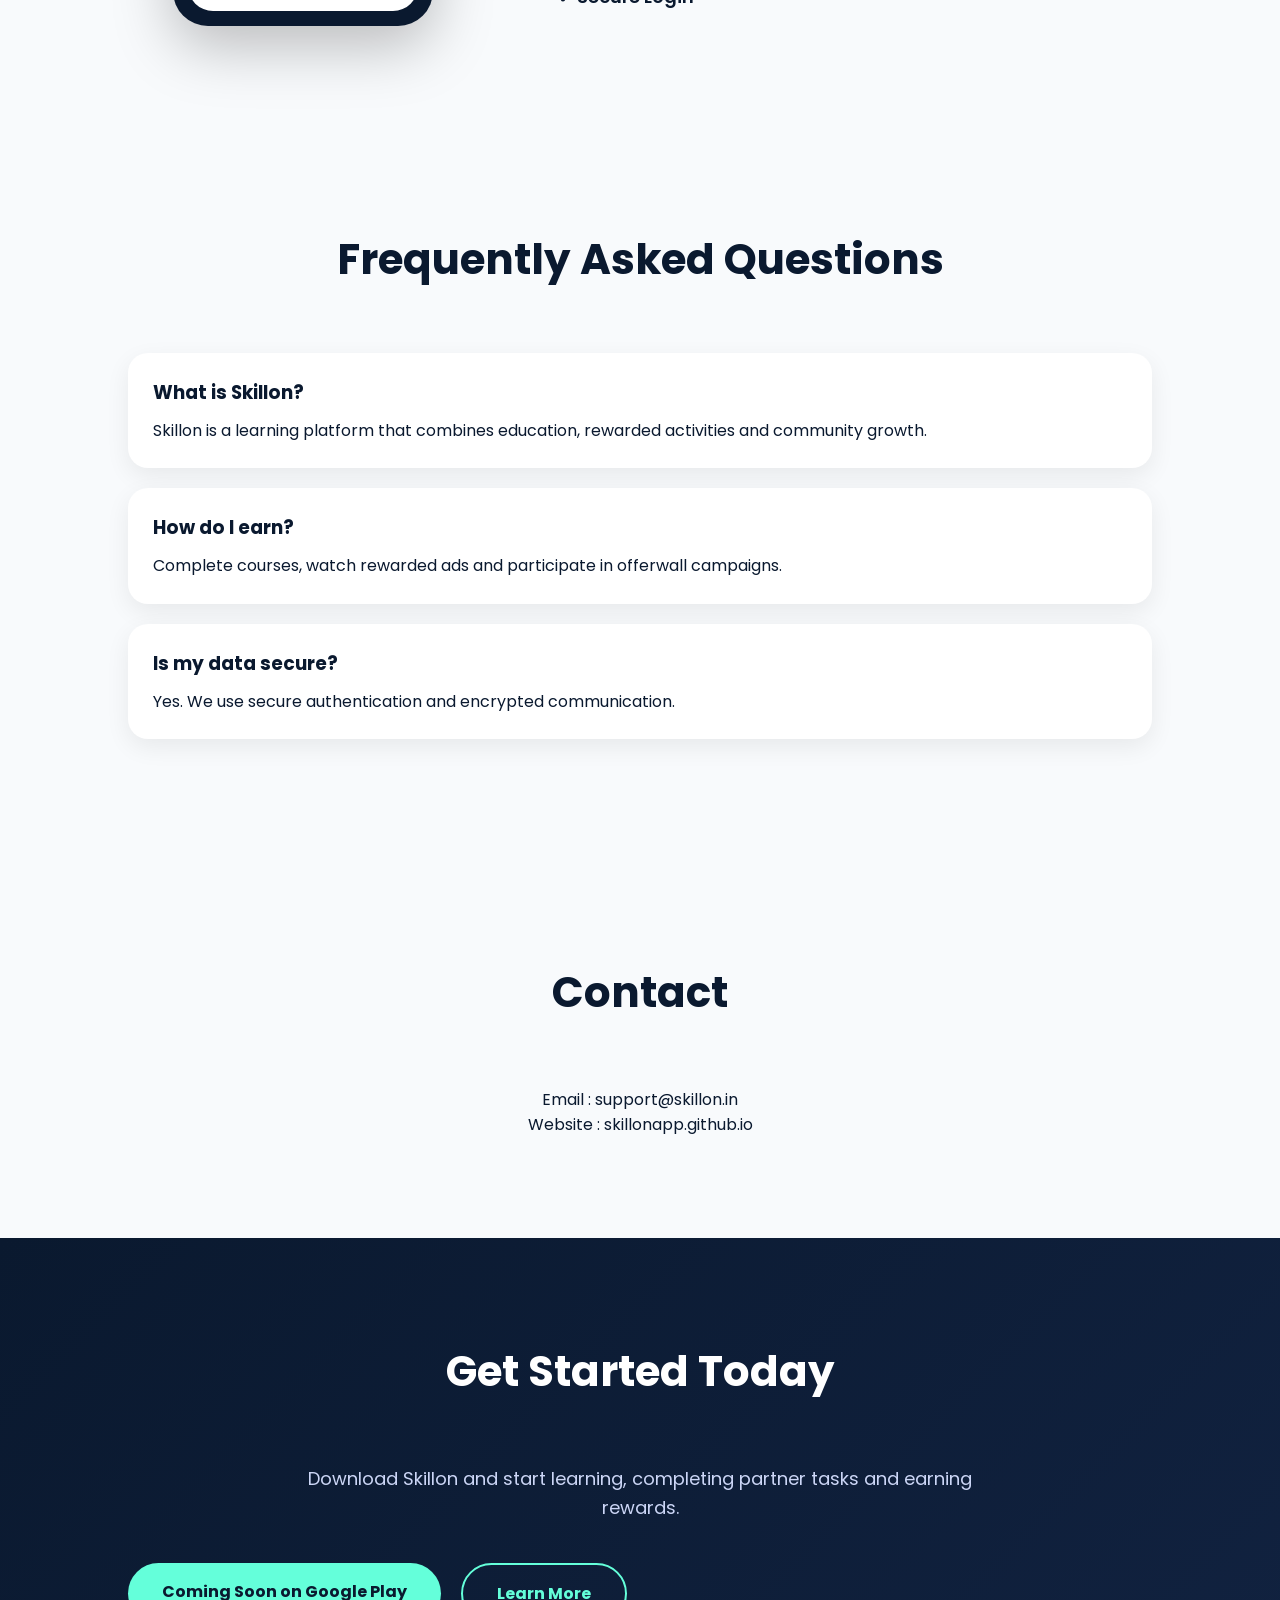
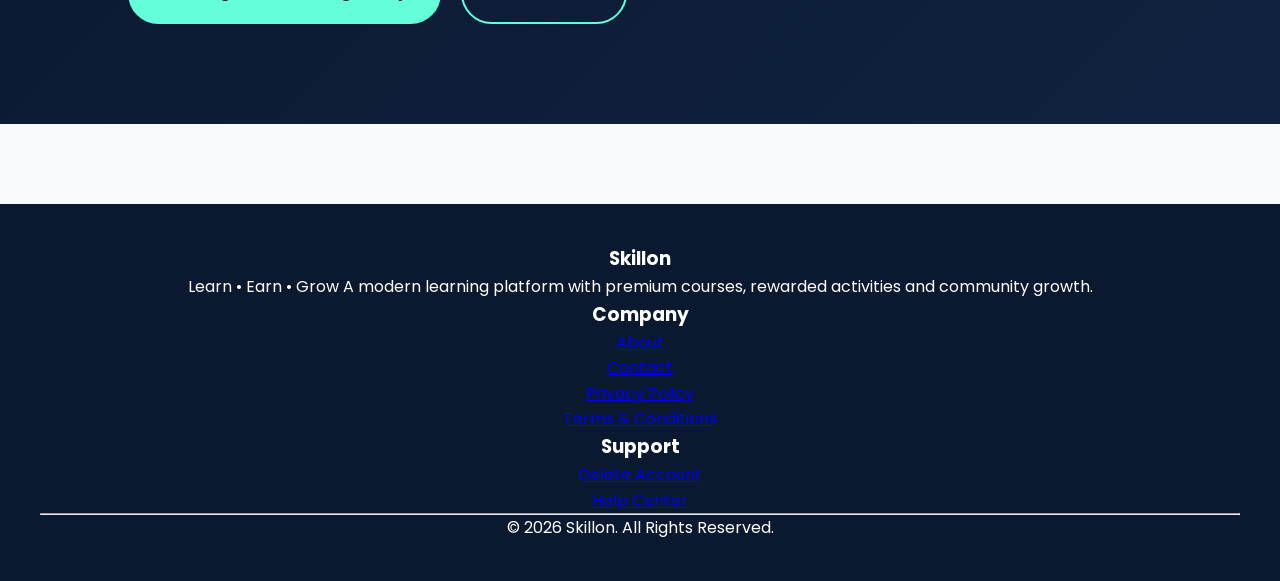
==== commit e1e4a334: "Update index.html" ====
--- a/index.html
+++ b/index.html
@@ -381,7 +381,47 @@
 
 <footer>
 
-<p>
+<div class="footer-grid">
+
+<div>
+
+<h3>Skillon</h3>
+
+<p>
+
+Learn • Earn • Grow
+
+A modern learning platform with premium courses, rewarded activities and community growth.
+
+</p>
+
+</div>
+
+<div>
+
+<h3>Company</h3>
+
+<a href="about.html">About</a><br>
+<a href="contact.html">Contact</a><br>
+<a href="privacy.html">Privacy Policy</a><br>
+<a href="terms.html">Terms & Conditions</a>
+
+</div>
+
+<div>
+
+<h3>Support</h3>
+
+<a href="delete-account.html">Delete Account</a><br>
+<a href="contact.html">Help Center</a>
+
+</div>
+
+</div>
+
+<hr>
+
+<p class="copyright">
 
 © 2026 Skillon. All Rights Reserved.
 
